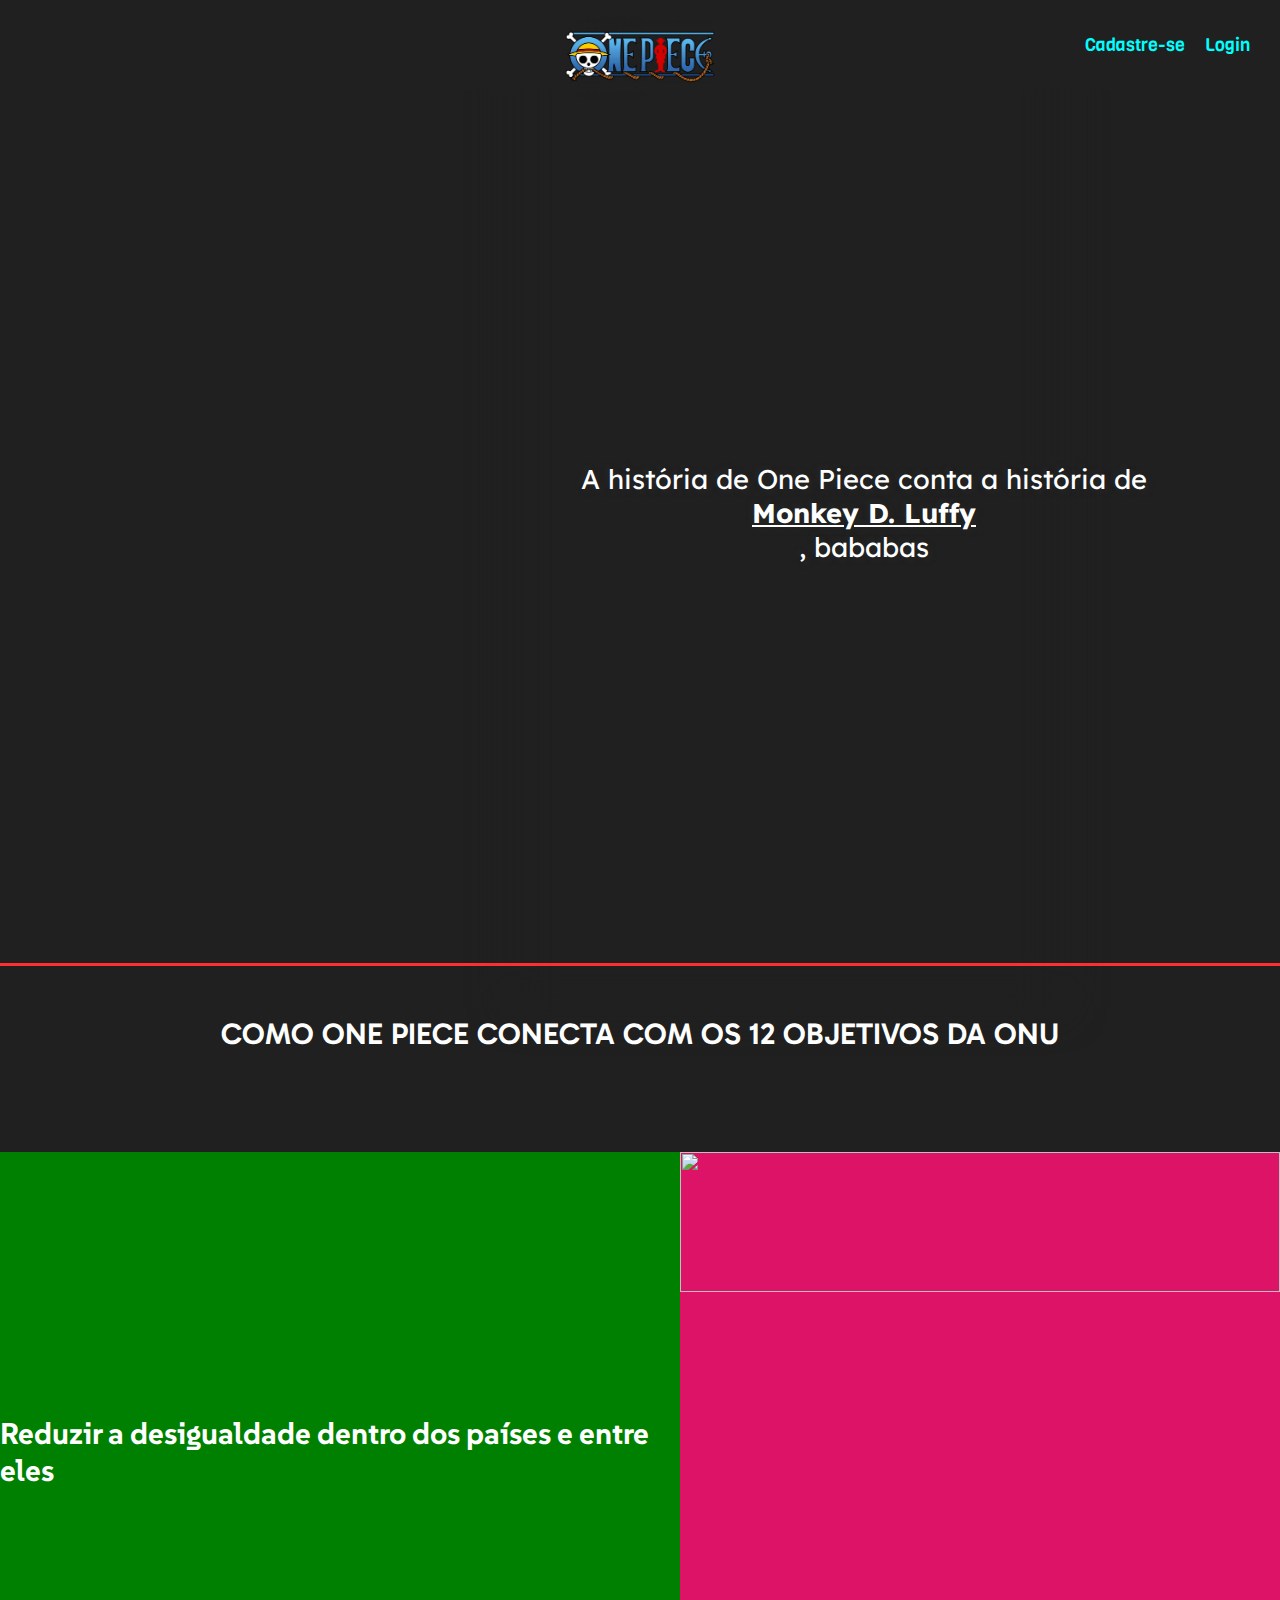
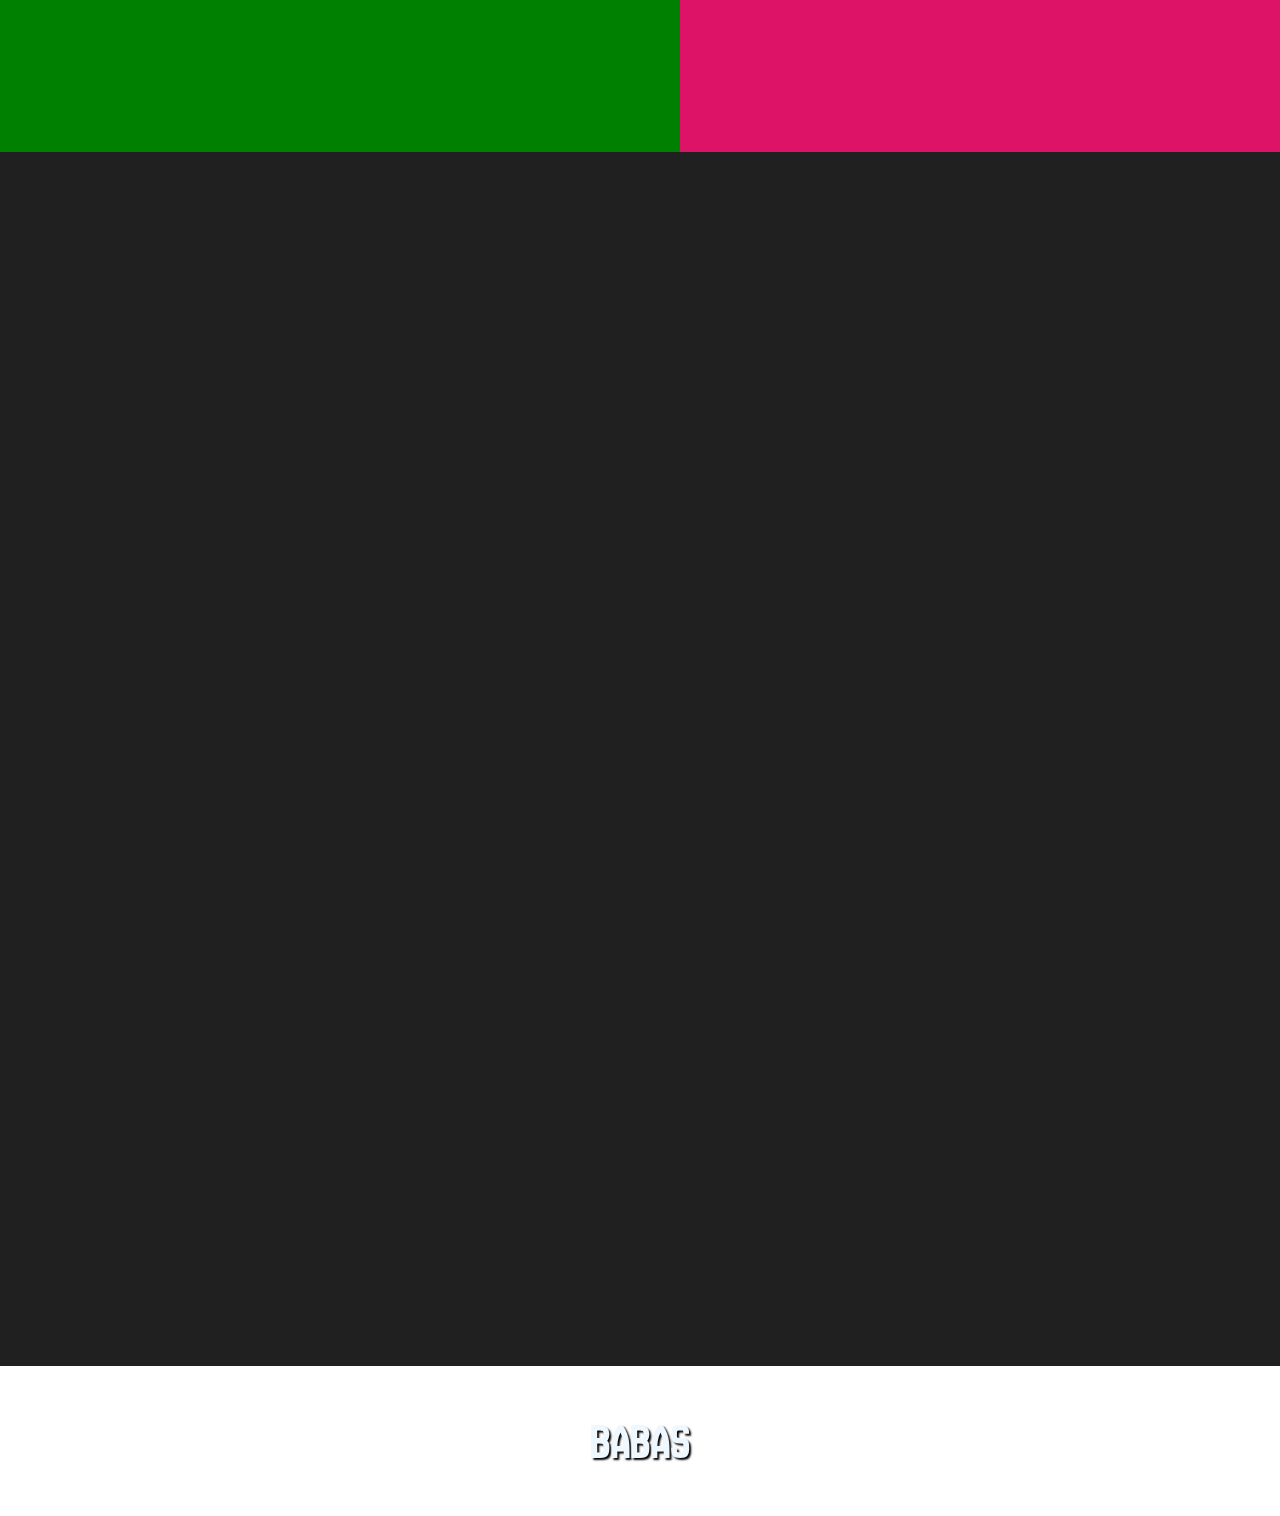
==== public/index.html @ 2b39c5cc "public/" ====
<!DOCTYPE html>
<html lang="en">

<head>
    <meta charset="UTF-8">
    <meta name="viewport" content="width=device-width, initial-scale=1.0">
    <link rel="stylesheet" href="style.css">
    <title>Home</title>
    <style>
        /* FONTE:VIGA */
        @import url('https://fonts.googleapis.com/css2?family=Anton+SC&family=Danfo&family=Viga&display=swap');
        /*FONTE: ANTON SC*/
        @import url('https://fonts.googleapis.com/css2?family=Anton+SC&family=Danfo&display=swap');
        /*FONTE: GABARITO*/
        @import url('https://fonts.googleapis.com/css2?family=Anton+SC&family=Danfo&family=Gabarito:wght@400..900&family=Viga&display=swap');
        /* FONTE: LEXEND */
        @import url('https://fonts.googleapis.com/css2?family=Lexend:wght@100..900&display=swap');
        /* FONTE: NEW AMSTERDAM */
        @import url('https://fonts.googleapis.com/css2?family=New+Amsterdam&display=swap');
        /* FONTE: SUSE */
        @import url('https://fonts.googleapis.com/css2?family=Anton+SC&family=Danfo&family=Gabarito:wght@400..900&family=SUSE:wght@100..800&    family=Viga&display=swap');
    </style>
</head>

<body>
    <div class="siteTop">
        <div class="Header">

            <a id="logo" href=".//index.html">
                <img class="logotipoIMG" id="logo" src=".//imgs/One_Piece_Logo-min.png" alt="">
            </a>

            <div id="loginCadastro">
                <!-- botão login -->
                <span class="login"><a style="color: cyan; text-decoration: none;"
                        href=".//Cadastro.html">Cadastre-se</a></span>
                <!-- botão cadastro -->
                <span class="cadastro"><a style="color: cyan; text-decoration: none;"
                        href=".//Login.html">Login</a></span>
            </div>
        </div>
        <div class="contexto">
            <div id="mobBG" style="background-image: url('./imgs/CnP_30102024_112742-removebg-preview.png');"></div>
            <div class="fundoBlur"></div>
            <img id="imgFundo2"
                src="https://preview.redd.it/send-your-favorite-manga-volume-cover-heres-mine-v0-kuw7cu8xtl7b1.jpeg?width=1012&format=pjpg&auto=webp&s=8c031940191944f3d37ddff8e7e67bb7c798453a"
                alt="" style="max-width: 500px;">
            <span id="contextoSpan">A história de One Piece conta a história de <a style="color: white;"
                    href="https://m.media-amazon.com/images/I/718ePoGUOiL._AC_UF894,1000_QL80_.jpg"><b>Monkey D.
                        Luffy</b></a>, bababas</span>
        </div>
        <div class="secaoOnu" style="border-top: solid #ff2f2f;">
            <span class="tituloQualidade1">COMO ONE PIECE CONECTA COM OS 12 OBJETIVOS DA ONU</span>
            <div id="Desigualdade">
                <span class="textoDesigualdade"><h1 class="OnuDescricao">Reduzir a desigualdade dentro dos países e entre eles</h1></span>
                <img id="OnuObjetivo"
                    src="https://brasil.un.org/profiles/undg_country/themes/custom/undg/images/SDGs/pt-br/SDG-10.svg"
                    alt="">

            </div>
        </div>
    </div>

    <div class="Frases">
        <div class="Escuro"></div>
        <video autoplay muted loop class="bgVideo" src=".//Vids/luffyScenes.mp4"></video>
        <div class="FrasesTexto">
            <div id="textoRotativo">Babas</div>
        </div>
    </div>


</body>

</html>


</html>
<script>


    function mudarPersonagem() {



        if (personagem.value == "Mob") {
            document.querySelector(".logotipoIMG").src = ".//imgs/CnP_30102024_112742-removebg-preview.png";
            document.querySelector("#textoRotativo").innerHTML = "Para ser bem sucedido, você deve encarar a realidade.";
            document.querySelector("#mobBG").style.backgroundImage = "url('.//imgs/Screenshot_1.png')";
            document.querySelector("#imgFundo2").src = "https://image.tmdb.org/t/p/original/p4ySfM7yULC43n9CvJ45I9OeORa.jpg";
            document.querySelector("#imgFundo2").style.maxWidth = "500px"
            document.querySelector("#contextoSpan").innerHTML = 'A história de Mob Psycho 100 segue <a style="color: white;"             href="https://m.media-amazon.com/images/I/718ePoGUOiL._AC_UF894,1000_QL80_.jpg"><b>Shigeo                    Kageyama</b></a>, conhecido como Mob, um adolescente aparentemente comum que possui habilidades            psíquicas extremamente poderosas. Apesar de seus dons, Mob é introvertido, emocionalmente contido e luta          para encontrar seu lugar no mundo. Ele deseja viver uma vida normal e não usar seus poderes, temendo        machucar os outros e a si mesmo.';
            document.querySelector(".mob").src = ".//imgs/Mob_Fullbody.webp";

            //HUB
            document.querySelector(".secaoOnu").style.borderTop = "solid #ce1a83"


            // vídeo e ONU
            document.querySelector(".bgVideo").src = ".//Vids/MobScenes2.mp4";
            document.querySelector("#OnuObjetivo").src = "https://brasil.un.org/profiles/undg_country/themes/custom/undg/images/SDGs/pt-br/SDG-16.svg";
            document.querySelector(".ONU").style.backgroundColor = "#00689d";
            document.querySelector(".square").style.backgroundColor = " rgb(83, 249, 255)";
            document.querySelector(".login a").style.color = "greenyellow";
            document.querySelector(".cadastro a").style.color = "greenyellow";


        } else if (personagem.value == "Luffy") {
            document.querySelector(".logotipoIMG").src = ".//imgs/One_Piece_Logo-min.png";
            document.querySelector("#textoRotativo").innerHTML = "Babas";
            document.querySelector("#mobBG").style.backgroundImage = "url('./imgs/CnP_30102024_112742-removebg-preview.png')";
            document.querySelector("#imgFundo2").src = "https://preview.redd.it/send-your-favorite-manga-volume-cover-heres-mine-v0-kuw7cu8xtl7b1.jpeg?width=1012&format=pjpg&auto=webp&s=8c031940191944f3d37ddff8e7e67bb7c798453a";
            document.querySelector("#imgFundo2").style.maxWidth = "500px"
            document.querySelector("#contextoSpan").innerHTML = 'A história de One Piece conta a história de <a style="color: white;" href="https://m.media-amazon.com/images/I/718ePoGUOiL._AC_UF894,1000_QL80_.jpg"><b>Monkey D. Luffy</b></a>, bababas';
            document.querySelector(".mob").src = "./imgs/kindpng_7942531.png";

            //HUB
            document.querySelector(".secaoOnu").style.borderTop = "solid #ff2f2f"

            // vídeo e ONU
            document.querySelector(".bgVideo").src = ".//Vids/luffyScenes.mp4";
            document.querySelector("#OnuObjetivo").src = "https://brasil.un.org/profiles/undg_country/themes/custom/undg/images/SDGs/pt-br/SDG-10.svg";
            document.querySelector(".ONU").style.backgroundColor = "#dd1367";
            document.querySelector(".square").style.backgroundColor = " rgb(130, 255, 147)";
            document.querySelector(".login a").style.color = "cyan";
            document.querySelector(".cadastro a").style.color = "cyan";





        }
    }

</script>
---- public/style.css ----
body {
    background-color: white;
    margin: 0;
    padding: 0;
}

:root {
    --bgContexto: #202020;
    --tamanhoImagem: 100%;
}

.siteTop {
    background-color: var(--bgContexto);
    display: flex;
    flex-direction: column;
    width: 100vw;
}

.Header {


    z-index: 4;
    display: flex;
    height: 90px;
    width: 100vw;
    gap: 70%;
    align-items: center;
    padding-bottom: 0px;
    justify-content: space-evenly;
    overflow: hidden;
    background-color: var(--bgContexto);
    z-index: 99;


}

.personagem {
    position: relative;
    background-color: rgb(77, 77, 77);
    color: rgb(255, 255, 255);
    height: 60%;
    border-radius: 4px;
    min-width: 10%;
    max-width: 150%;
    align-items: center;
    text-align: center;
    font-family: Gabarito;
    font-size: 185%;
    left: 1%;
    border: solid 3px rgb(107, 107, 107);
    transition: all 0.2s ease;


    /* esse comando tira a seta do lado do select */
    -webkit-appearance: none;
}

.home {
    position: relative;
    background-image: url(.//imgs/home.png);
    color: rgb(255, 255, 255);
    height: 60px;
    border-radius: 4px;
    left: 1%;
    transition: all 0.2s ease;
    filter: invert();

}

.home:hover {
    --edge-light: hsla(0, 0%, 50%, 1);
    text-shadow: 0px 0px 10px var(--text-light);
    transform: scale(1.22);
    --text-light: rgb(197, 197, 197);
}

.personagem:hover {
    --edge-light: hsla(0, 0%, 50%, 1);
    text-shadow: 0px 0px 10px var(--text-light);
    box-shadow: inset 0.4px 1px 4px var(--edge-light),
        2px 4px 8px hsla(0, 0%, 0%, 0.295);

    --text-light: rgb(197, 197, 197);
}

#logo {

    position: absolute;
    display: flex;
    min-width: 10%;
    width: 124%;
    max-width: 20%;
    max-width: 150px;
    margin-bottom: 60px;
    margin-left: auto;
    margin-right: auto;
    left: 0;
    right: 0;
    z-index: 5;
    transition: all 0.2s ease;


}

#logo:hover {
    transform: scale(1.02);
}

.Header #loginCadastro {

    flex-direction: row;
    padding-right: 30px;
    position: absolute;
    right: 0;
    font-size: large;
    display: flex;
    gap: 20px;
    text-wrap: nowrap;
    font-family: VIGA;



}

.cadastro {
    text-decoration: none;


}

.login {
    text-decoration: none;


}

.Titulo {
    position: absolute;
    color: white;
    font-family: ANTON SC;
    font-size: 30px;
    margin-left: auto;
    margin-right: auto;
    left: 0;
    right: 0;
    text-align: center;


}

.contexto {
    display: flex;
    align-items: center;
    flex-direction: row;
    height: 800px;
    width: 100%;
    text-align: center;
    font-family: lexend;
    position: relative;
    color: white;
    padding-top: 23px;


}



.contexto #imgFundo2 {
    z-index: 1;
    position: absolute;
    height: auto;
    max-width: 500px;
    min-width: 100px;
    flex-grow: 1;
    align-items: center;
    justify-content: center;
    border-radius: 2%;
    margin-left: 10%;
    transition: all 0.4s ease-in-out;


}




.contexto #imgFundo2:hover {
    background-position: -100px 100px, -100px 100px;
    transform: scale(1.02);
    filter: brightness(110%);
    transition: transform 250ms cubic-bezier(0.3, 0.7, 0.4, 1.5);
}


.contexto .fundoBlur {
    position: absolute;
    left: 40vw;
    flex-basis: 600px;
    flex-shrink: 1;
    flex-grow: 13;
    min-width: 43vw;
    max-width: 83vw;
    overflow: hidden;
    height: 120%;
    z-index: 2;
    background-color: var(--bgContexto);
    filter: blur(20px);
}




.contexto span {
    position: absolute;
    flex-direction: column;
    justify-content: center;
    display: flex;
    margin-left: auto;
    margin-right: auto;
    left: 0;
    right: 0;
    margin-right: 5%;
    font-size: 170%;
    width: 55%;
    text-align: center;
    text-align-last: ellipsis;
    border-color: #252627;
    overflow: hidden;
    height: 100%;
    text-decoration: none;
    z-index: 5;
    text-shadow: #252627 3px 3px 5px, #252627 -3px -3px 4px;



}





.Hub {

    display: flex;
    z-index: 3;
    position: relative;
    align-items: center;
    justify-content: space-evenly;
    text-wrap: wrap;
    width: 100vw;
    font-family: lexend;
    font-weight: 800;
    font-size: 23px;
    text-align: center;
    height: 1000px;





}

.Hub .square {
    z-index: 2;
    border-radius: px;
    width: 90vw;
    height: 830px;
}


.TextoMob {
    position: absolute;
    color: rgb(26, 26, 26);
    display: flex;
    justify-content: space-evenly;
    z-index: 4;
    align-self: center;

}



.Hub .qualidadesMobR {
    display: flex;
    flex-direction: column;
    gap: 120px;
    margin-left: 33vw;
    align-items: center;
    color: #ff24a4;
    filter: drop-shadow(2px 2px 0px rgb(0, 145, 170));
}

.secaoOnu {
    color: white;
    flex-direction: column;
    margin-top: 50px;
    display: flex;
    align-items: center;
    z-index: 5;
    height: 2000px;
    border-top: solid #ce1a83;
}


#Desigualdade{
height: 600px;
background-color: #dd1367;
width: 100vw;
display: flex;
justify-content: flex-end;
align-items: center;


}

.OnuDescricao{
    font-size: 30px;
}
#Desigualdade img{
    width: 600px; 
    height: 140px; 
    object-fit: cover;
    object-position: 0% 9%; 
    bottom: 0;
    margin-bottom: auto;
    left: 0;
    right: 0;
    margin-left: auto;
    margin-right: auto;
    
}

.textoDesigualdade{
background-color: green;
display: flex;
justify-content: center;
align-items: center;
font-size: 150%;
font-family: SUSE;
height: 100%;
width: 60vw;
left: 0;
margin-left: auto;
right: 0;
margin-right: auto;

}

.tituloQualidade1 {
    font-family: gabarito;
    font-size: 30px;
    position: relative;
    text-align: center;
    z-index: 5;
    margin-top: 50px;
    margin-bottom: 100px;
    font-weight: 600;
}



.Frases {
    justify-content: center;
    z-index: 1;
    min-width: 100vw;
    display: flex;


}

.FrasesTexto {

    display: flex;
    position: absolute;
    z-index: 5;
    color: aliceblue;
    align-self: center;

    font-size: 4vw;
    text-align: center;
    font-family: New Amsterdam;
    text-shadow: 2px 2px 2px black;

}

.Frases .bgVideo {


    z-index: 3;
    display: flex;
    width: 100vw;
    height: 100%;
    filter: blur(2.3px)brightness(60%);



}



.mob {
    display: flex;
    z-index: 3;
    position: absolute;
    height: 574px;
    flex-shrink: 3;

}

.ONU {


    align-items: center;
    justify-content: space-between;
    display: flex;
    position: relative;
    z-index: 1;
    /* Ajuste conforme necessário */
    background-color: #00689d;
    height: 300px;


}

.ONU img {
    margin-right: 0px;
    margin-left: auto;
    height: 300px;

}

.ONU #textoOnu {
    display: flex;
    margin-left: auto;
    margin-right: 2px;
    height: 85%;
    width: 70%;
    font-family: new Amsterdam;
    background-color: #ffffff;
    align-items: center;
    justify-content: center;
    border-radius: 10px;
}

.ONU span {
    color: rgb(46, 46, 46);
    font-size: 200%;


}

.Cadastro {
    display: flex;
    background-image: url();
    width: 100vw;
    height: 100vh;
    justify-content: center;

}

.UserInputs {

    margin-top: 10%;
    width: 80vw;
    height: 70%;
    display: flex;
    background-color: white;
    justify-content: center;
    align-items: center;
    border-radius: 20px;

}

#interativos {

    display: flex;
    align-items: center;
    width: 90%;
    gap: 20px;
    flex-direction: column;
}

#interativos .inputSpace {


    width: 60%;
    height: 40px;
    border: gray solid 2px;
    border-radius: 12px;
    text-align: center;
    font-size: large;
    font-family: 'Gill Sans', 'Gill Sans MT', Calibri, 'Trebuchet MS', sans-serif;
}

#interativos .button {
    height: 50px;
    width: 200px;
    font-family: Lexend;
    border-radius: 40px;
    font-size: 100%;
    background-color: var(--bgContexto);
    color: white;
    transition: 0.2s ease-out;

}


#interativos .button:hover {
    transform: scale(1.02);
    filter: drop-shadow(1px 1px 10px rgb(187, 187, 187));
}



.UserInputs .Texto {
    position: absolute;
    height: 67%;
    color: #ffffff;
    font-size: 40px;
    font-family: LEXEND;
    font-weight: bold;
    text-shadow: #0c3b00 1px -1px, #0c3b00 -1px 1px, #0c3b00 1px -1px, #0c3b00 1px 1px, #0c3b00 1px -1px, #0c3b00 -1px -1px;

}

#segurancaSenha {
    position: relative;
    width: 70%;
    display: flex;
    flex-direction: column;
    align-items: center;
    justify-content: center;
    right: 5%;
    top: 20%;
    align-self: flex-start;
    font-family: 'LEXEND';
    color: rgb(22, 22, 22);
    font-weight: bolder;
    text-align: center;
    font-size: 29px;
    text-wrap: nowrap;

}

#requisitosSenha {
    position: relative;

    flex-direction: column;
    gap: 20px;
    margin-top: 20%;

    align-items: center;
    font-family: 'LEXEND';
    color: rgb(22, 22, 22);

    display: flex;

    font-size: 16px;
    text-wrap: wrap;

}


#verificarSenha {
    background-color: #00689d;
    height: 100px;
    width: 100px;
    position: absolute;
}

#aviso {
    display: none;
    position: absolute;
    color: red;
    height: 10%;
    align-self: flex-end;
    font-family: suse;
    font-weight: 600;


}

/* PERSONAGENS */

.op {
    display: flex;
    justify-content: center;
    align-items: center;
    transition: 200ms;
    background-color: #ce1a83;
    margin: 30px;
    width: 70%;
    max-width: 600px;
    left: 0;
    right: 0;
    margin-left: auto;
    margin-right: auto;
    height: 80px;

}

.op span {
    margin-bottom: 2%;
}

.op:hover {
    scale: 1.12;
}

.Graficos {
    display: flex;
    background: linear-gradient(rgb(44, 44, 44), rgb(53, 70, 68));
    height: 100vh;
    width: 100vw;
    justify-content: center;
    align-items: center;


}

.textoDash {
    position: absolute;
    font-size: 40px;
    top: 3px;
    font-family: lexend;
    color: rgb(255, 255, 255);
    z-index: 3;
}

.Fundao {

    height: 70%;
    width: 76%;
    justify-content: center;
    align-items: center;
    display: flex;
    gap: 80px;
    scale: 1.2;
    border-radius: 10px;

}

.Fundinho {
    filter: drop-shadow(rgb(24, 24, 24) 2px 2px 3px);
    background-color: whitesmoke;
    height: 60%;
    max-height: 900px;
    width: 46%;
    display: flex;
    border-radius: 20px;
    justify-content: center;
    align-items: center;
    padding: 20px;

}

.informacoes {
    background-color: whitesmoke;
    height: 70%;
    max-height: 700px;
    width: 36%;
    border-radius: 20px;
    display: flex;
    justify-content: center;
    align-items: center;
    text-align: center;
    font-family: SUSE;
    font-weight: 700;
    font-size: 25px;
    width: 80%;

}

.HeaderOpts {
    color: white;
    display: flex;
    align-items: center;
    justify-content: center;
    position: absolute;
    left: 1;
    right: 0;
    margin-right: 20px;
    margin-left: auto;
    gap: 50px;
    font-size: 25px;
    font-family: VIGA;
}
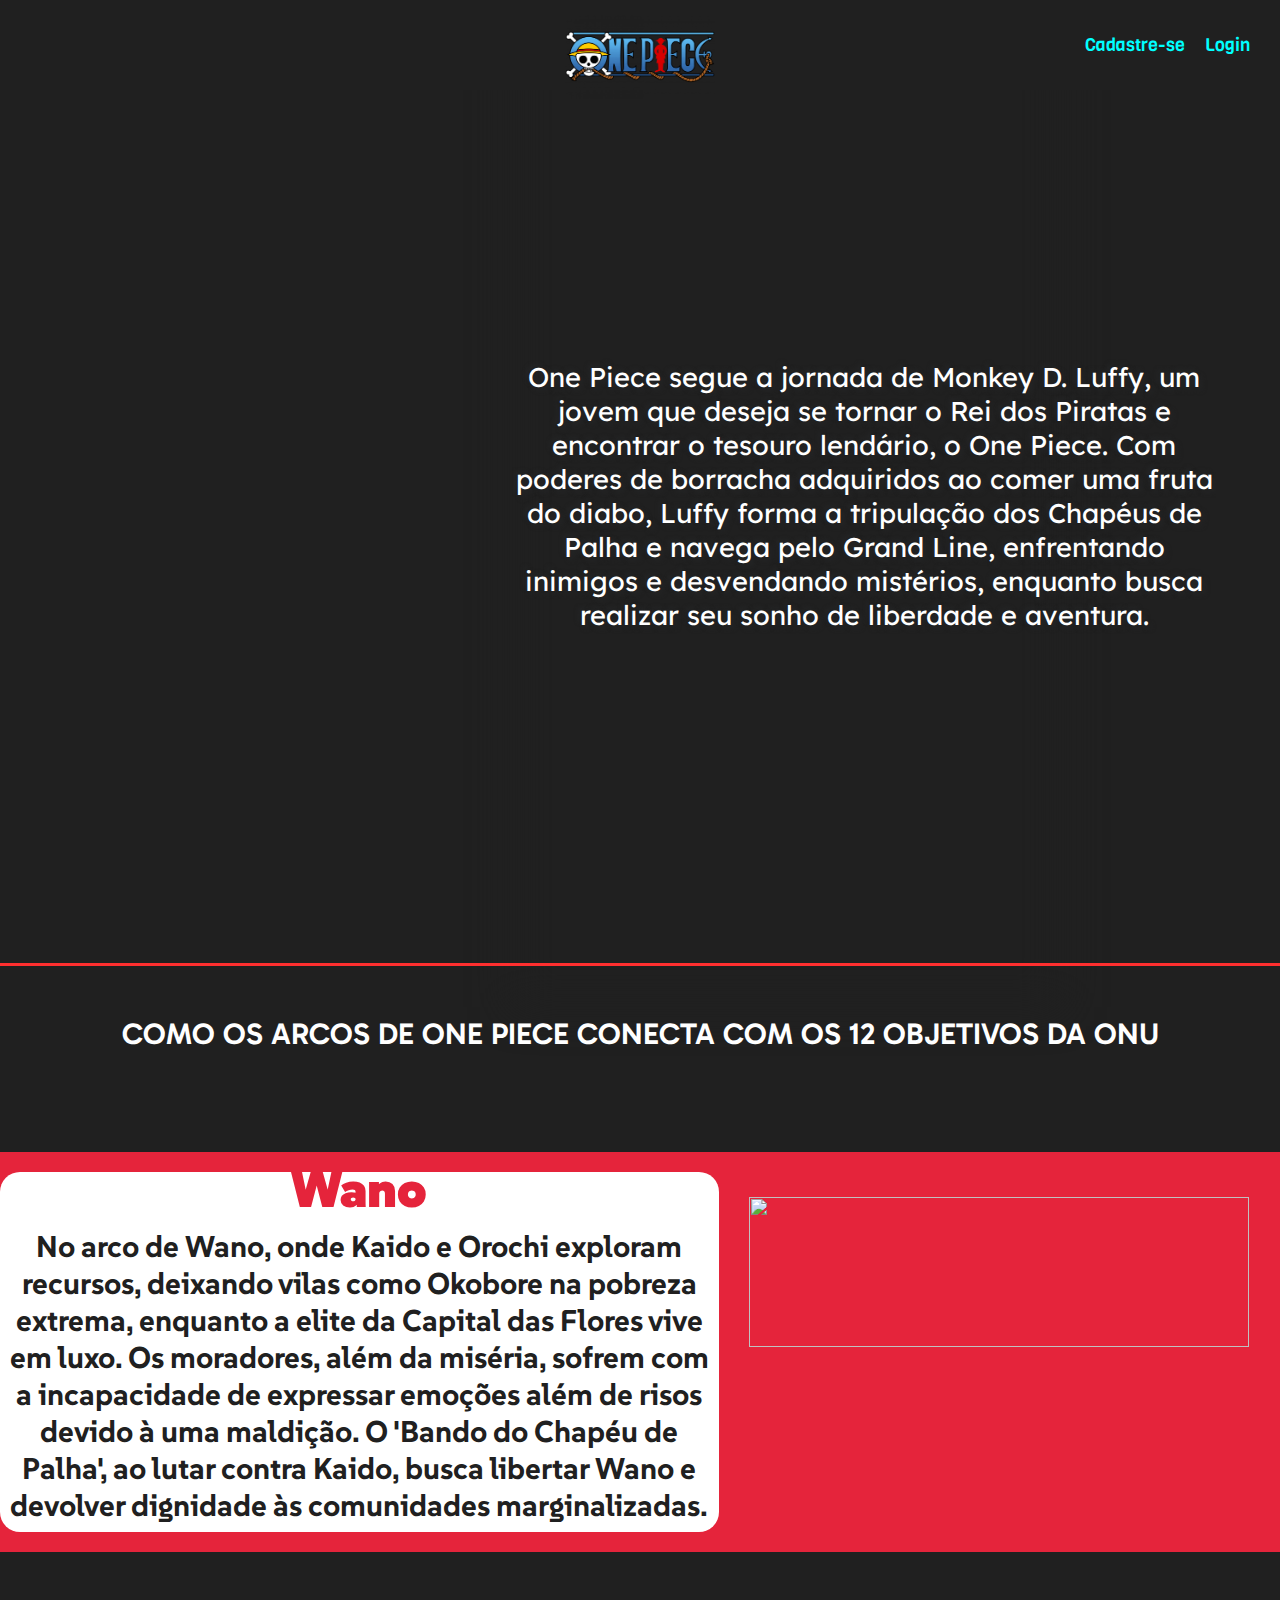
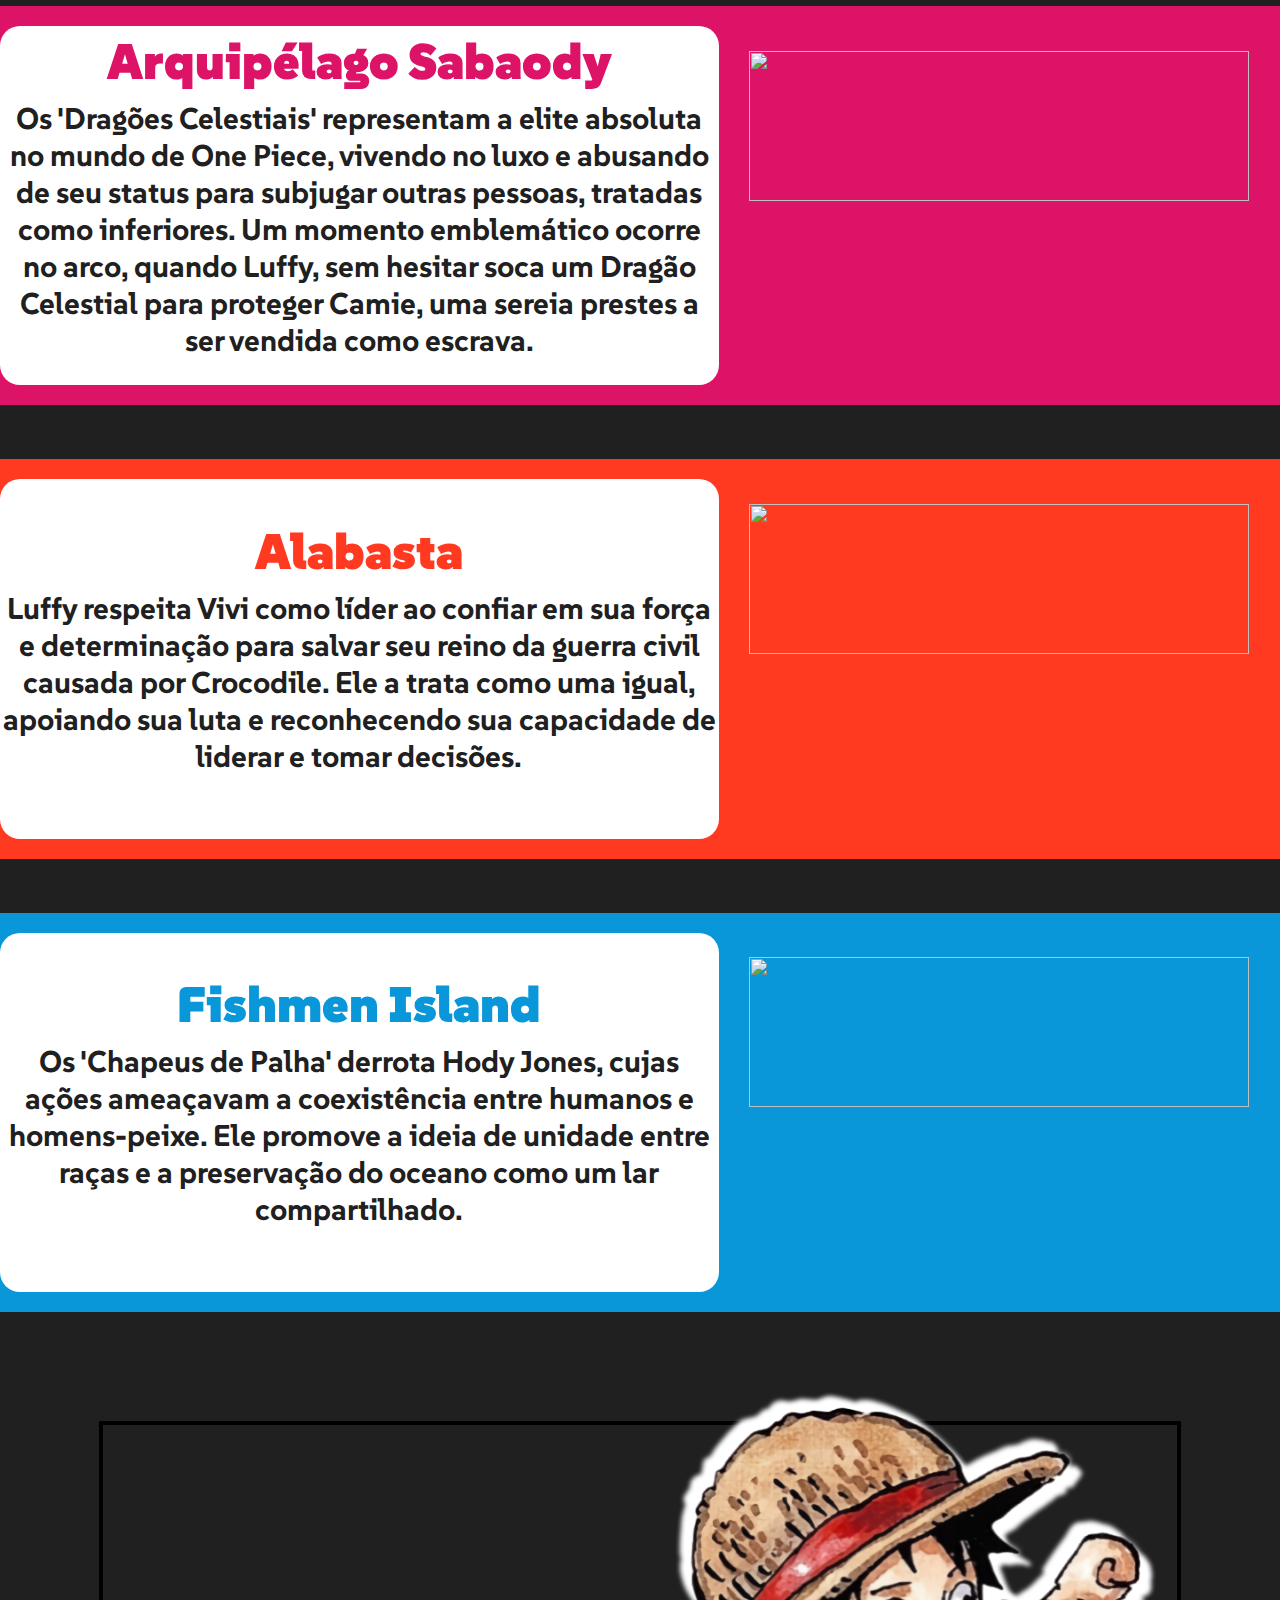
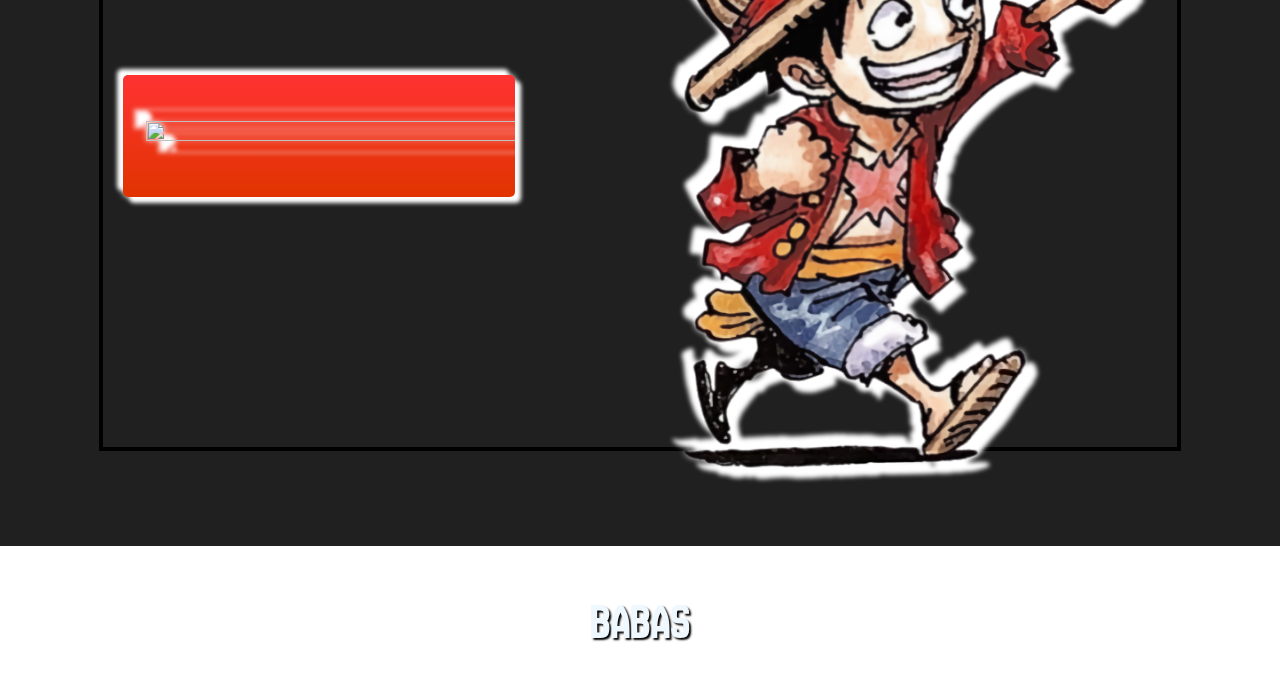
==== commit d19b4e70: "Front end" ====
--- a/public/index.html
+++ b/public/index.html
@@ -45,21 +45,102 @@
             <img id="imgFundo2"
                 src="https://preview.redd.it/send-your-favorite-manga-volume-cover-heres-mine-v0-kuw7cu8xtl7b1.jpeg?width=1012&format=pjpg&auto=webp&s=8c031940191944f3d37ddff8e7e67bb7c798453a"
                 alt="" style="max-width: 500px;">
-            <span id="contextoSpan">A história de One Piece conta a história de <a style="color: white;"
-                    href="https://m.media-amazon.com/images/I/718ePoGUOiL._AC_UF894,1000_QL80_.jpg"><b>Monkey D.
-                        Luffy</b></a>, bababas</span>
+            <span id="contextoSpan">One Piece segue a jornada de Monkey D. Luffy, um jovem que deseja se tornar o Rei dos Piratas e encontrar o tesouro lendário, o One Piece. Com poderes de borracha adquiridos ao comer uma fruta do diabo, Luffy forma a tripulação dos Chapéus de Palha e navega pelo Grand Line, enfrentando inimigos e desvendando mistérios, enquanto busca realizar seu sonho de liberdade e aventura. <br><br>
+            
+            </span>
         </div>
         <div class="secaoOnu" style="border-top: solid #ff2f2f;">
-            <span class="tituloQualidade1">COMO ONE PIECE CONECTA COM OS 12 OBJETIVOS DA ONU</span>
+            <span class="tituloQualidade1">COMO OS ARCOS DE ONE PIECE CONECTA COM OS 12 OBJETIVOS DA ONU</span>
+            
+            <div id="Pobreza">
+                <span class="textoOnu">
+                    <h1 class="OnuDescricao">
+                        <div class="miniTitulo" style="color: #e5243b;" class="miniTitulo">Wano </div> <br> No arco de Wano, onde Kaido e Orochi exploram recursos, deixando vilas como Okobore na pobreza extrema, enquanto a elite da Capital das Flores vive em luxo. Os moradores, além da miséria, sofrem com a incapacidade de expressar emoções além de risos devido à uma maldição. O 'Bando do Chapéu de Palha', ao lutar contra Kaido, busca libertar Wano e devolver dignidade às comunidades marginalizadas.
+                    </h1>
+                </span>
+                <div class="midiaOnu">
+                    <img id="OnuObjetivo"
+                        src="https://brasil.un.org/profiles/undg_country/themes/custom/undg/images/SDGs/pt-br/SDG-1.svg"
+                        alt="">
+                    <video id="videozinho" muted autoplay loop src=".//Vids/Wano.mp4"></video>
+                </div>
+            </div>
+
+            <br><br><br>
+
             <div id="Desigualdade">
-                <span class="textoDesigualdade"><h1 class="OnuDescricao">Reduzir a desigualdade dentro dos países e entre eles</h1></span>
-                <img id="OnuObjetivo"
-                    src="https://brasil.un.org/profiles/undg_country/themes/custom/undg/images/SDGs/pt-br/SDG-10.svg"
-                    alt="">
-
-            </div>
-        </div>
+                <span class="textoOnu">
+                    <h1 class="OnuDescricao">
+                        <div class="miniTitulo" class="miniTitulo" style="color: #dd1367;">Arquipélago Sabaody </div> <br> Os 'Dragões
+                        Celestiais' representam a elite absoluta no mundo de One Piece, vivendo no luxo e abusando de
+                        seu status para subjugar outras pessoas, tratadas como inferiores. Um momento emblemático ocorre
+                        no arco, quando Luffy, sem hesitar soca um Dragão Celestial para proteger Camie, uma sereia
+                        prestes a ser vendida como escrava.
+                    </h1>
+                </span>
+                <div class="midiaOnu">
+                    <img id="OnuObjetivo"
+                        src="https://brasil.un.org/profiles/undg_country/themes/custom/undg/images/SDGs/pt-br/SDG-10.svg"
+                        alt="">
+                    <video id="videozinho" muted autoplay loop src=".//Vids/Arquipelago.mp4"></video>
+                </div>
+
+
+            </div>
+
+            <br><br><br>
+            <div id="Paz">
+                <span class="textoOnu">
+                    <h1 class="OnuDescricao">
+                        <div class="miniTitulo" class="miniTitulo" style="color: #ff3a21;">Alabasta </div> <br> Luffy respeita Vivi como líder ao confiar em sua força e determinação para salvar seu reino da guerra civil causada por Crocodile. Ele a trata como uma igual, apoiando sua luta e reconhecendo sua capacidade de liderar e tomar decisões.
+                    </h1>
+                </span>
+                <div class="midiaOnu">
+                    <img id="OnuObjetivo"
+                        src="https://brasil.un.org/profiles/undg_country/themes/custom/undg/images/SDGs/pt-br/SDG-5.svg"
+                        alt="">
+                    <video id="videozinho" muted autoplay loop src=".//Vids/Alabasta.mp4"></video>
+                </div>
+
+
+            </div>
+
+            <br><br><br>
+
+            <div id="Agua">
+                <span class="textoOnu">
+                    <h1 class="OnuDescricao">
+                        <div class="miniTitulo" class="miniTitulo" style="color: #0a97d9;">Fishmen Island </div> <br> Os 'Chapeus de Palha' derrota Hody Jones, cujas ações ameaçavam a coexistência entre humanos e homens-peixe. Ele promove a ideia de unidade entre raças e a preservação do oceano como um lar compartilhado.
+                    </h1>
+                </span>
+                <div class="midiaOnu">
+                    <img id="OnuObjetivo"
+                        src="https://brasil.un.org/profiles/undg_country/themes/custom/undg/images/SDGs/pt-br/SDG-14.svg"
+                        alt="">
+                    <video id="videozinho" muted autoplay loop src=".//Vids/Fishmen.mp4"></video>
+                </div>
+
+
+            </div>
+
+            <br><br><br>
+
+
+
+     
+
+        </div>
+
+        <div class="Conclusao">
+            <div class="miniBorda"></div>
+        <span id="contextoSpan"><img src=""" alt=""> <br><br>   </span>
+            <img src=".//imgs/MiniLuffy.png" alt="">
+        </div>
+     
+     
     </div>
+
+    
 
     <div class="Frases">
         <div class="Escuro"></div>
--- a/public/style.css
+++ b/public/style.css
@@ -53,6 +53,7 @@
 
     /* esse comando tira a seta do lado do select */
     -webkit-appearance: none;
+    appearance: calc();
 }
 
 .home {
@@ -64,6 +65,16 @@
     left: 1%;
     transition: all 0.2s ease;
     filter: invert();
+
+}
+
+#videozinho{
+    transition: all 0.2s ease;
+
+}
+#videozinho:hover {
+    transform: scale(1.03);
+   
 
 }
 
@@ -302,47 +313,175 @@
 }
 
 
-#Desigualdade{
-height: 600px;
-background-color: #dd1367;
-width: 100vw;
-display: flex;
-justify-content: flex-end;
-align-items: center;
-
-
-}
-
-.OnuDescricao{
+#Desigualdade {
+    height: 400px;
+    background-color: #dd1367;
+    width: 100vw;
+    display: flex;
+    justify-content: flex-end;
+    align-items: center;
+
+}
+
+#Pobreza {
+    height: 400px;
+    background-color: #e5243b;
+    width: 100vw;
+    display: flex;
+    justify-content: flex-end;
+    align-items: center;
+
+}
+
+#Paz {
+    height: 400px;
+    background-color: #ff3a21;
+    width: 100vw;
+    display: flex;
+    justify-content: flex-end;
+    align-items: center;
+
+}
+
+#Agua {
+    height: 400px;
+    background-color: #0a97d9;
+    width: 100vw;
+    display: flex;
+    justify-content: flex-end;
+    align-items: center;
+
+}
+.Conclusao {
+    display: flex;
+    width: 90%;
+    align-items: center;
+    justify-content: center;
+    margin-top: 20px;
+    margin-bottom: 60px;
+    margin-left: auto;
+    margin-right: auto;
+    overflow: visible;
+    background-image: url(.//imgs/wallpaperConclusao.png);
+    background-size: cover;
+    background-position: center;
+    position: relative;
+    
+  
+}
+
+.miniBorda {
+    width: 94%;
+    height: 90%;
+    background-color: outer;
+    position: absolute;
+    border: 4px solid black;
+    box-sizing: border-box;
+}
+
+.Conclusao span {
+
+    background: linear-gradient(rgb(255, 50, 50), rgb(224, 52, 0));
+    text-align: center;
+    padding-top: 3%;
+    padding-right: 2%;
+    padding-left: 2%;
+    align-items: center;
+    justify-content: center;
+    border-radius: 5px;
+    flex-direction: row;
+    justify-content: center;
+    font-size: 200%;
+    width: 30%;
+    text-align: center;
+    font-family: LEXEND;
+    text-align-last: ellipsis;
+    color: rgb(255, 255, 255);
+    font-weight: 600;
+    overflow: hidden;
+    height: 100%;
+    text-decoration: none;
+    z-index: 5;
+    filter: drop-shadow(3px 3px 5px black);
+    filter:drop-shadow(rgb(255, 255, 255) 6px 6px 2px )drop-shadow(rgb(255, 255, 255) -6px -6px 2px )  ;
+}
+
+.Conclusao img {
+    width: 700px;
+    z-index: 5;
+    height: fit-content;
+    margin-right: -5%;
+    overflow: hidden;
+    filter:drop-shadow(rgb(255, 255, 255) 12px 12px 2px )drop-shadow(rgb(255, 255, 255) -12px -12px 2px )  ;
+
+}
+
+.OnuDescricao {
     font-size: 30px;
 }
-#Desigualdade img{
-    width: 600px; 
-    height: 140px; 
+
+.midiaOnu {
+    display: flex;
+    width: 600px;
+    display: flex;
+    flex-direction: column;
+    align-items: center;
+    border-radius: 20px;
+    transition: all 0.2s ease;
+
+}
+
+
+.midiaOnu img {
+    width: 500px;
+    height: 150px;
     object-fit: cover;
-    object-position: 0% 9%; 
+    object-position: 0% 5%;
     bottom: 0;
     margin-bottom: auto;
     left: 0;
+
     right: 0;
     margin-left: auto;
     margin-right: auto;
-    
-}
-
-.textoDesigualdade{
-background-color: green;
-display: flex;
-justify-content: center;
-align-items: center;
-font-size: 150%;
-font-family: SUSE;
-height: 100%;
-width: 60vw;
-left: 0;
-margin-left: auto;
-right: 0;
-margin-right: auto;
+
+}
+
+.midiaOnu video {
+    width: 410px;
+    margin-bottom: 10px;
+    border-radius: 23px;
+
+}
+
+.textoOnu {
+    background-color: rgb(255, 255, 255);
+    display: flex;
+    justify-content: center;
+    align-items: center;
+    font-size: 200%;
+    text-align: center;
+    font-family: SUSE;
+    flex-direction: column;
+    height: 90%;
+    color: #202020;
+    border-radius: 20px;
+    width: 60vw;
+    left: 0;
+    margin-left: auto;
+    right: 0;
+    margin-right: auto;
+
+}
+
+.textoOnu h1 {
+    margin-bottom: 6%;
+}
+
+.miniTitulo {
+    font-size: 50px;
+    margin-bottom: -30px;
+    font-weight: 900;
 
 }
 
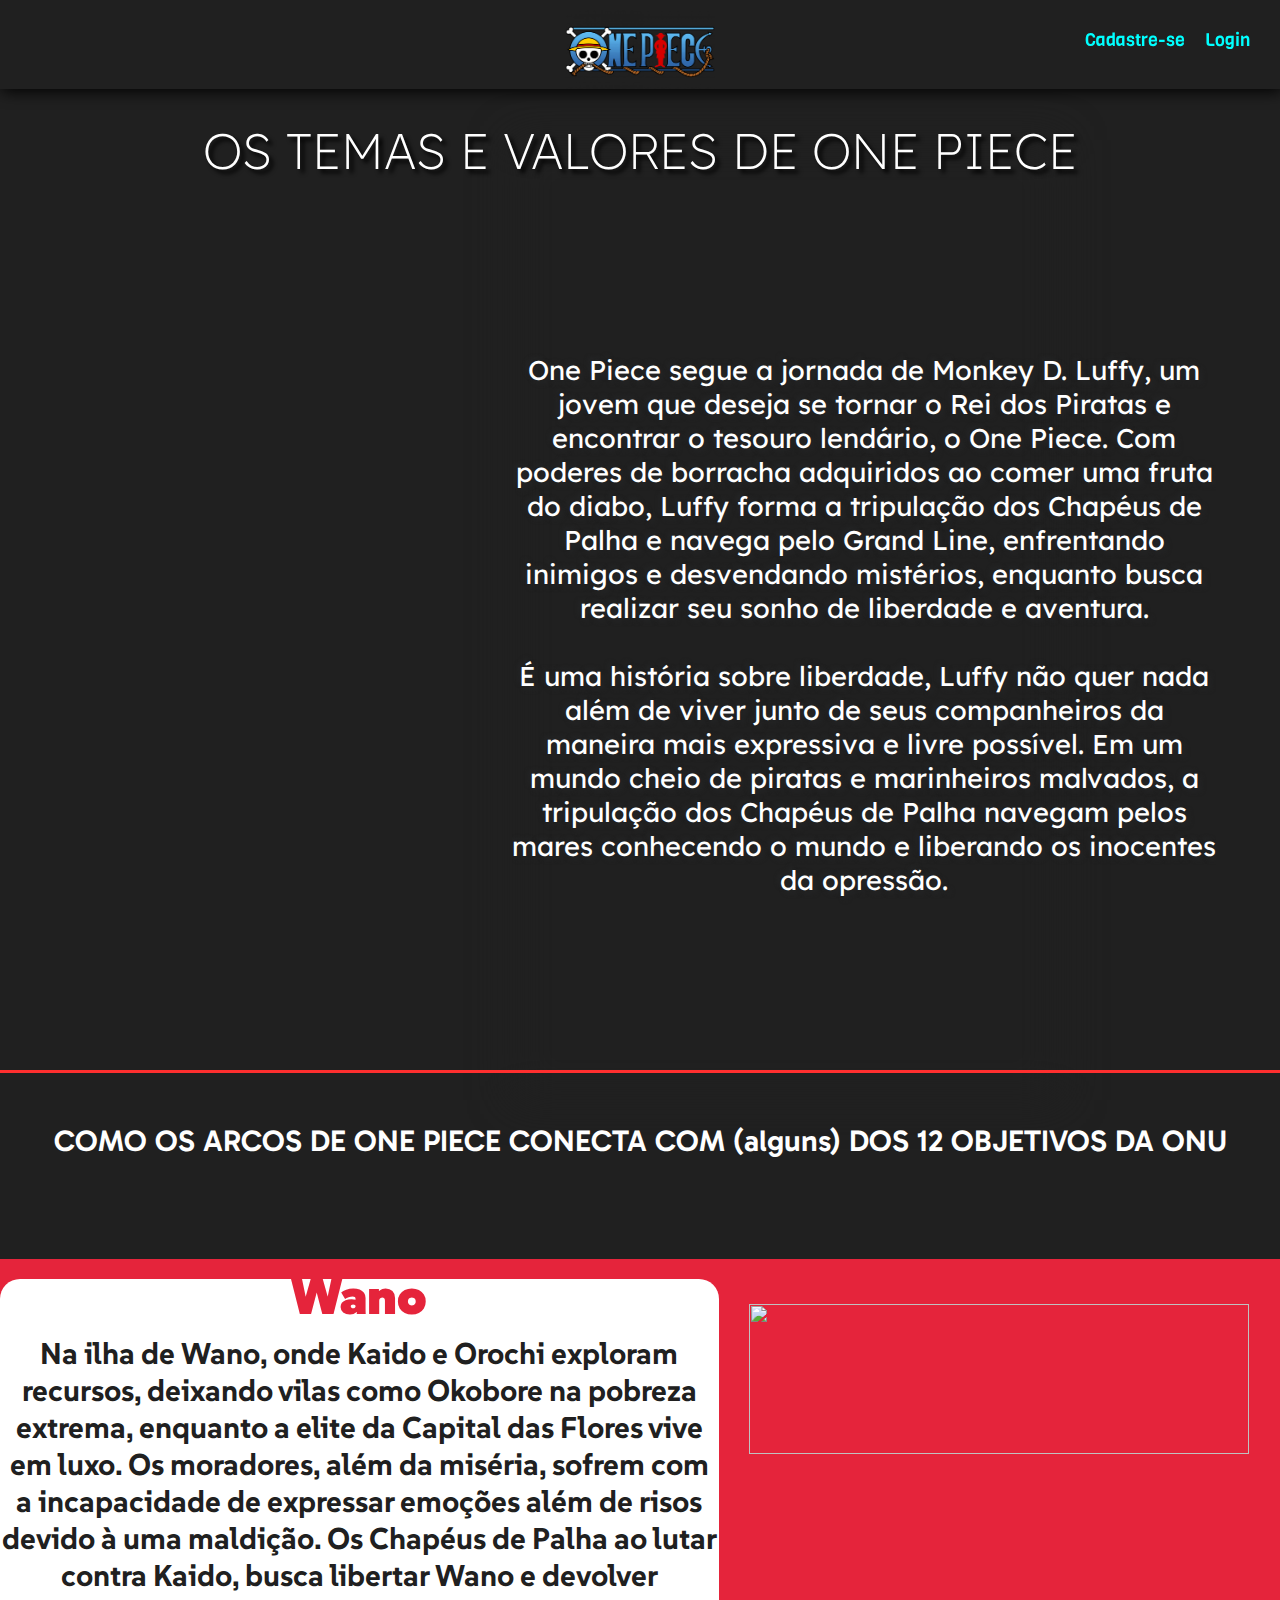
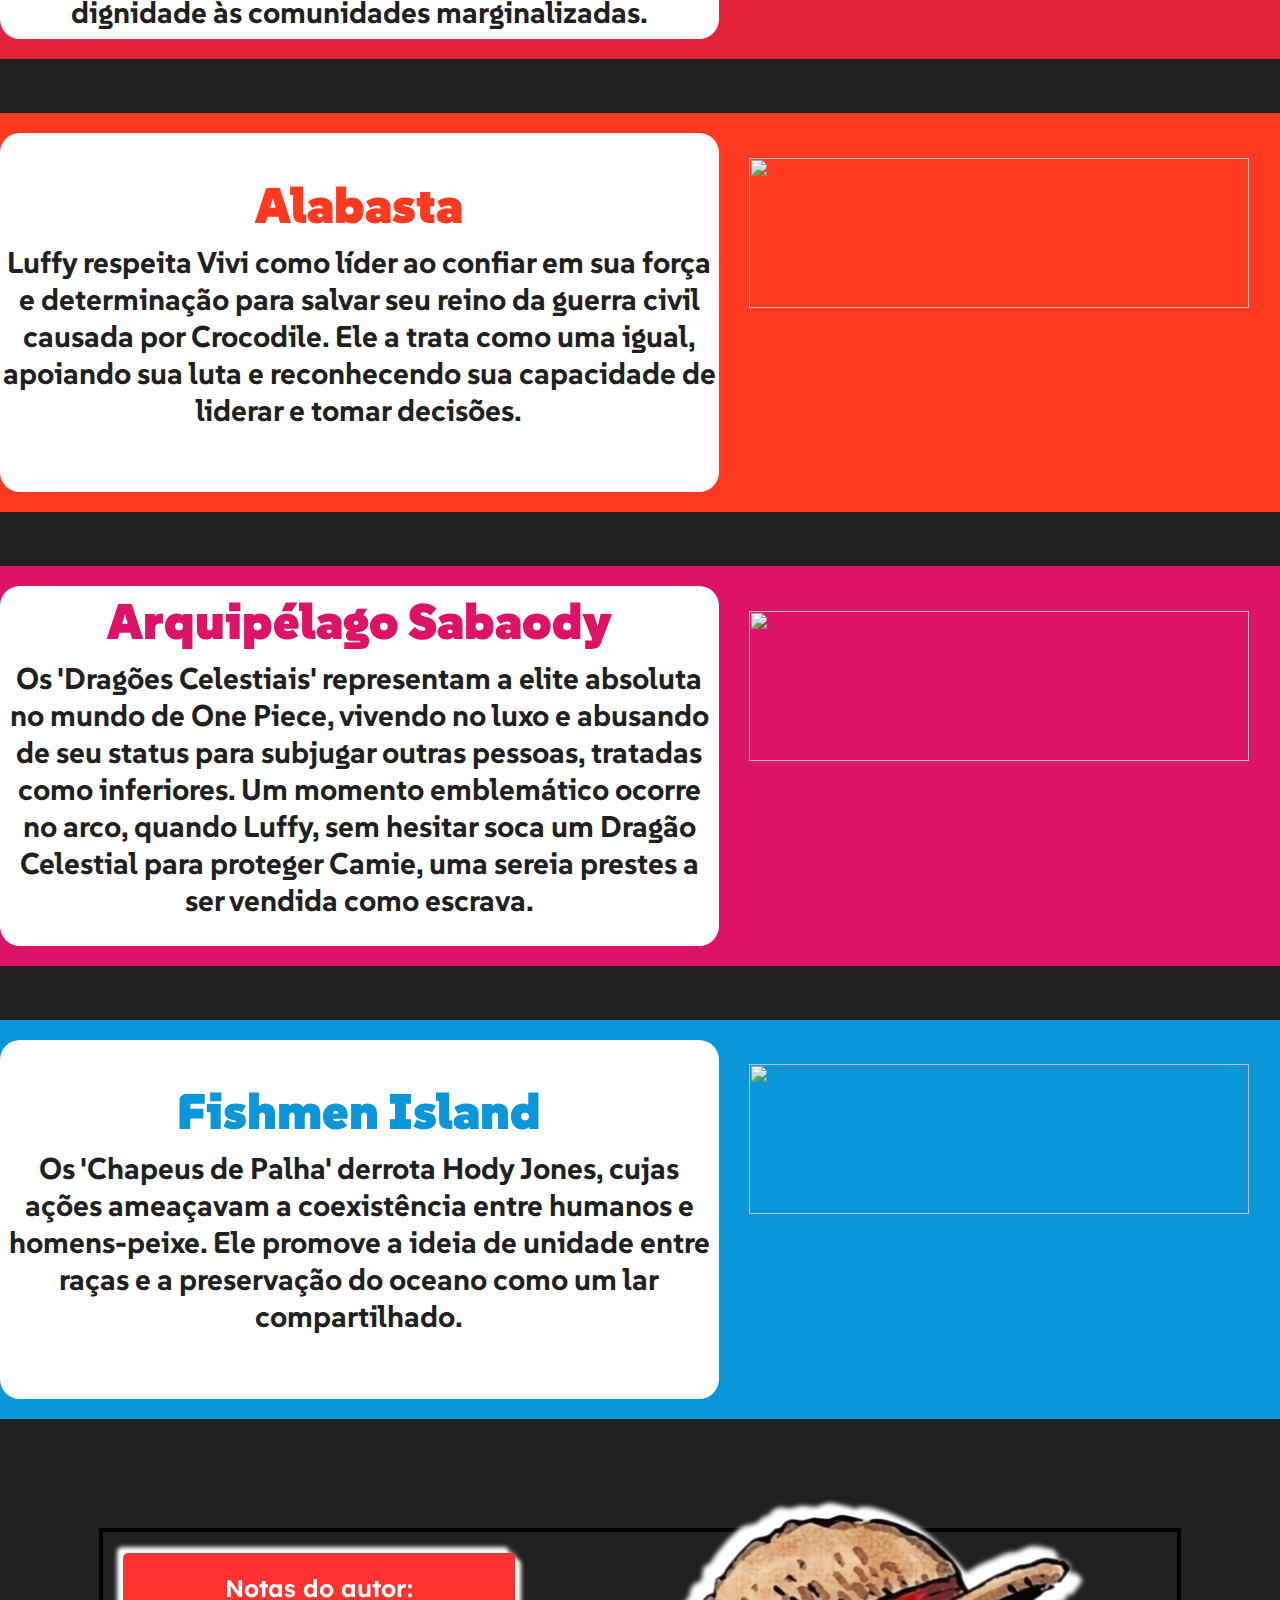
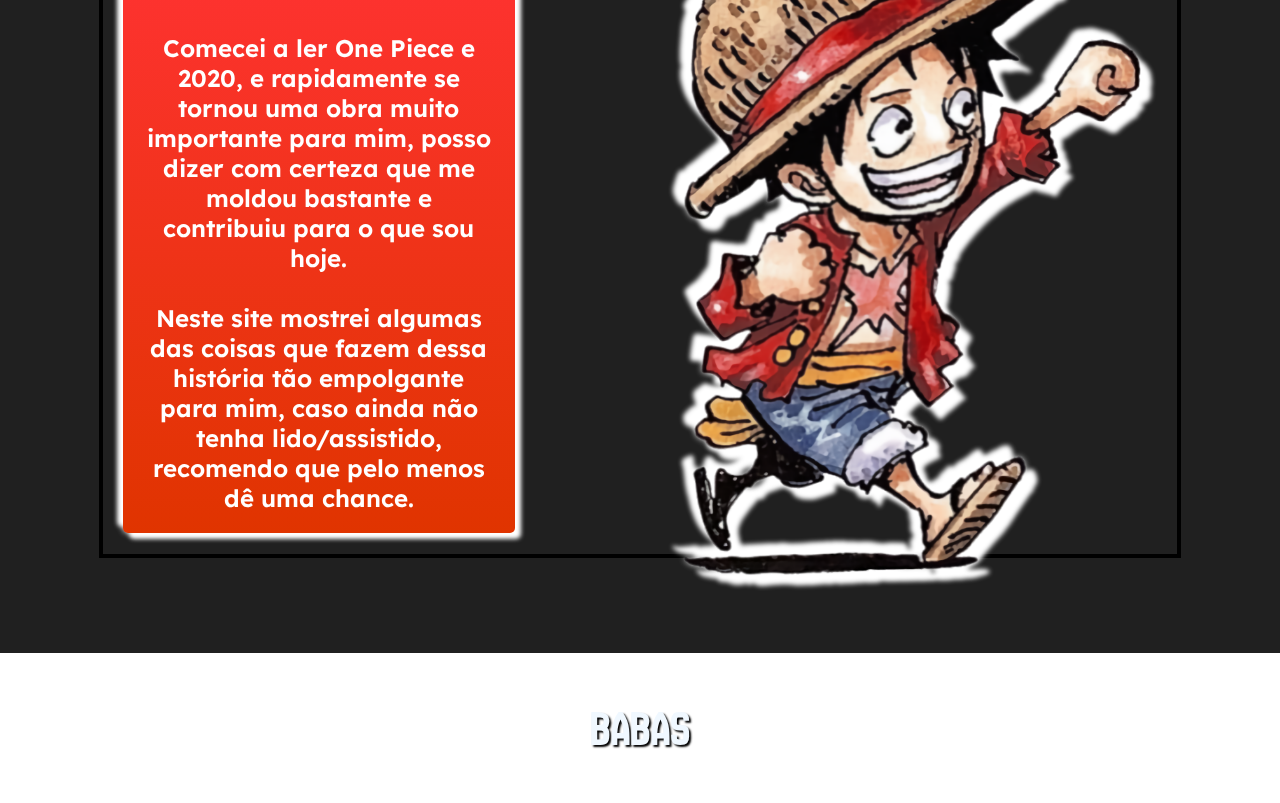
==== commit e6f7db22: "Licenças" ====
--- a/public/index.html
+++ b/public/index.html
@@ -5,6 +5,7 @@
     <meta charset="UTF-8">
     <meta name="viewport" content="width=device-width, initial-scale=1.0">
     <link rel="stylesheet" href="style.css">
+    <link rel="icon" href=".//imgs/oc4d5zck25f71.webp" />
     <title>Home</title>
     <style>
         /* FONTE:VIGA */
@@ -21,7 +22,7 @@
         @import url('https://fonts.googleapis.com/css2?family=Anton+SC&family=Danfo&family=Gabarito:wght@400..900&family=SUSE:wght@100..800&    family=Viga&display=swap');
     </style>
 </head>
-
+ 
 <body>
     <div class="siteTop">
         <div class="Header">
@@ -39,23 +40,25 @@
                         href=".//Login.html">Login</a></span>
             </div>
         </div>
+
+        <div class="Titulo">OS TEMAS E VALORES DE ONE PIECE</div>
         <div class="contexto">
             <div id="mobBG" style="background-image: url('./imgs/CnP_30102024_112742-removebg-preview.png');"></div>
             <div class="fundoBlur"></div>
             <img id="imgFundo2"
                 src="https://preview.redd.it/send-your-favorite-manga-volume-cover-heres-mine-v0-kuw7cu8xtl7b1.jpeg?width=1012&format=pjpg&auto=webp&s=8c031940191944f3d37ddff8e7e67bb7c798453a"
                 alt="" style="max-width: 500px;">
-            <span id="contextoSpan">One Piece segue a jornada de Monkey D. Luffy, um jovem que deseja se tornar o Rei dos Piratas e encontrar o tesouro lendário, o One Piece. Com poderes de borracha adquiridos ao comer uma fruta do diabo, Luffy forma a tripulação dos Chapéus de Palha e navega pelo Grand Line, enfrentando inimigos e desvendando mistérios, enquanto busca realizar seu sonho de liberdade e aventura. <br><br>
+            <div id="contextoSpan"><span>One Piece segue a jornada de Monkey D. Luffy, um jovem que deseja se tornar o Rei dos Piratas e encontrar o tesouro lendário, o One Piece. Com poderes de borracha adquiridos ao comer uma fruta do diabo, Luffy forma a tripulação dos Chapéus de Palha e navega pelo Grand Line, enfrentando inimigos e desvendando mistérios, enquanto busca realizar seu sonho de liberdade e aventura. <br><br> É uma história sobre liberdade, Luffy não quer nada além de viver junto de seus companheiros da maneira mais expressiva e livre possível. Em um mundo cheio de piratas e marinheiros malvados, a tripulação dos Chapéus de Palha navegam pelos mares conhecendo o mundo e liberando os inocentes da opressão.</span> <br><br>
             
-            </span>
+            </div>
         </div>
         <div class="secaoOnu" style="border-top: solid #ff2f2f;">
-            <span class="tituloQualidade1">COMO OS ARCOS DE ONE PIECE CONECTA COM OS 12 OBJETIVOS DA ONU</span>
+            <span class="tituloQualidade1">COMO OS ARCOS DE ONE PIECE CONECTA COM (alguns) DOS 12 OBJETIVOS DA ONU</span>
             
             <div id="Pobreza">
                 <span class="textoOnu">
                     <h1 class="OnuDescricao">
-                        <div class="miniTitulo" style="color: #e5243b;" class="miniTitulo">Wano </div> <br> No arco de Wano, onde Kaido e Orochi exploram recursos, deixando vilas como Okobore na pobreza extrema, enquanto a elite da Capital das Flores vive em luxo. Os moradores, além da miséria, sofrem com a incapacidade de expressar emoções além de risos devido à uma maldição. O 'Bando do Chapéu de Palha', ao lutar contra Kaido, busca libertar Wano e devolver dignidade às comunidades marginalizadas.
+                        <div class="miniTitulo" style="color: #e5243b;" class="miniTitulo">Wano </div> <br> Na ilha de Wano, onde Kaido e Orochi exploram recursos, deixando vilas como Okobore na pobreza extrema, enquanto a elite da Capital das Flores vive em luxo. Os moradores, além da miséria, sofrem com a incapacidade de expressar emoções além de risos devido à uma maldição. Os Chapéus de Palha ao lutar contra Kaido, busca libertar Wano e devolver dignidade às comunidades marginalizadas.
                     </h1>
                 </span>
                 <div class="midiaOnu">
@@ -67,6 +70,24 @@
             </div>
 
             <br><br><br>
+            <div id="Paz">
+                <span class="textoOnu">
+                    <h1 class="OnuDescricao">
+                        <div class="miniTitulo" class="miniTitulo" style="color: #ff3a21;">Alabasta </div> <br> Luffy respeita Vivi como líder ao confiar em sua força e determinação para salvar seu reino da guerra civil causada por Crocodile. Ele a trata como uma igual, apoiando sua luta e reconhecendo sua capacidade de liderar e tomar decisões.
+                    </h1>
+                </span>
+                <div class="midiaOnu">
+                    <img id="OnuObjetivo"
+                        src="https://brasil.un.org/profiles/undg_country/themes/custom/undg/images/SDGs/pt-br/SDG-5.svg"
+                        alt="">
+                    <video id="videozinho" muted autoplay loop src=".//Vids/Alabasta.mp4"></video>
+                </div>
+
+
+            </div>
+
+            <br><br><br>
+
 
             <div id="Desigualdade">
                 <span class="textoOnu">
@@ -89,24 +110,7 @@
             </div>
 
             <br><br><br>
-            <div id="Paz">
-                <span class="textoOnu">
-                    <h1 class="OnuDescricao">
-                        <div class="miniTitulo" class="miniTitulo" style="color: #ff3a21;">Alabasta </div> <br> Luffy respeita Vivi como líder ao confiar em sua força e determinação para salvar seu reino da guerra civil causada por Crocodile. Ele a trata como uma igual, apoiando sua luta e reconhecendo sua capacidade de liderar e tomar decisões.
-                    </h1>
-                </span>
-                <div class="midiaOnu">
-                    <img id="OnuObjetivo"
-                        src="https://brasil.un.org/profiles/undg_country/themes/custom/undg/images/SDGs/pt-br/SDG-5.svg"
-                        alt="">
-                    <video id="videozinho" muted autoplay loop src=".//Vids/Alabasta.mp4"></video>
-                </div>
-
-
-            </div>
-
-            <br><br><br>
-
+         
             <div id="Agua">
                 <span class="textoOnu">
                     <h1 class="OnuDescricao">
@@ -133,7 +137,10 @@
 
         <div class="Conclusao">
             <div class="miniBorda"></div>
-        <span id="contextoSpan"><img src=""" alt=""> <br><br>   </span>
+        <span id="conclusaoSpan">
+            Notas do autor: <br> <br>
+
+            Comecei a ler One Piece e 2020, e rapidamente se tornou uma obra muito importante para mim, posso dizer com certeza que me moldou bastante e contribuiu para o que sou hoje. <br> <br> Neste site mostrei algumas das coisas que fazem dessa história tão empolgante para mim, caso ainda não tenha lido/assistido, recomendo que pelo menos dê uma chance. </span>
             <img src=".//imgs/MiniLuffy.png" alt="">
         </div>
      
@@ -160,57 +167,56 @@
 <script>
 
 
-    function mudarPersonagem() {
-
-
-
-        if (personagem.value == "Mob") {
-            document.querySelector(".logotipoIMG").src = ".//imgs/CnP_30102024_112742-removebg-preview.png";
-            document.querySelector("#textoRotativo").innerHTML = "Para ser bem sucedido, você deve encarar a realidade.";
-            document.querySelector("#mobBG").style.backgroundImage = "url('.//imgs/Screenshot_1.png')";
-            document.querySelector("#imgFundo2").src = "https://image.tmdb.org/t/p/original/p4ySfM7yULC43n9CvJ45I9OeORa.jpg";
-            document.querySelector("#imgFundo2").style.maxWidth = "500px"
-            document.querySelector("#contextoSpan").innerHTML = 'A história de Mob Psycho 100 segue <a style="color: white;"             href="https://m.media-amazon.com/images/I/718ePoGUOiL._AC_UF894,1000_QL80_.jpg"><b>Shigeo                    Kageyama</b></a>, conhecido como Mob, um adolescente aparentemente comum que possui habilidades            psíquicas extremamente poderosas. Apesar de seus dons, Mob é introvertido, emocionalmente contido e luta          para encontrar seu lugar no mundo. Ele deseja viver uma vida normal e não usar seus poderes, temendo        machucar os outros e a si mesmo.';
-            document.querySelector(".mob").src = ".//imgs/Mob_Fullbody.webp";
-
-            //HUB
-            document.querySelector(".secaoOnu").style.borderTop = "solid #ce1a83"
-
-
-            // vídeo e ONU
-            document.querySelector(".bgVideo").src = ".//Vids/MobScenes2.mp4";
-            document.querySelector("#OnuObjetivo").src = "https://brasil.un.org/profiles/undg_country/themes/custom/undg/images/SDGs/pt-br/SDG-16.svg";
-            document.querySelector(".ONU").style.backgroundColor = "#00689d";
-            document.querySelector(".square").style.backgroundColor = " rgb(83, 249, 255)";
-            document.querySelector(".login a").style.color = "greenyellow";
-            document.querySelector(".cadastro a").style.color = "greenyellow";
-
-
-        } else if (personagem.value == "Luffy") {
-            document.querySelector(".logotipoIMG").src = ".//imgs/One_Piece_Logo-min.png";
-            document.querySelector("#textoRotativo").innerHTML = "Babas";
-            document.querySelector("#mobBG").style.backgroundImage = "url('./imgs/CnP_30102024_112742-removebg-preview.png')";
-            document.querySelector("#imgFundo2").src = "https://preview.redd.it/send-your-favorite-manga-volume-cover-heres-mine-v0-kuw7cu8xtl7b1.jpeg?width=1012&format=pjpg&auto=webp&s=8c031940191944f3d37ddff8e7e67bb7c798453a";
-            document.querySelector("#imgFundo2").style.maxWidth = "500px"
-            document.querySelector("#contextoSpan").innerHTML = 'A história de One Piece conta a história de <a style="color: white;" href="https://m.media-amazon.com/images/I/718ePoGUOiL._AC_UF894,1000_QL80_.jpg"><b>Monkey D. Luffy</b></a>, bababas';
-            document.querySelector(".mob").src = "./imgs/kindpng_7942531.png";
-
-            //HUB
-            document.querySelector(".secaoOnu").style.borderTop = "solid #ff2f2f"
-
-            // vídeo e ONU
-            document.querySelector(".bgVideo").src = ".//Vids/luffyScenes.mp4";
-            document.querySelector("#OnuObjetivo").src = "https://brasil.un.org/profiles/undg_country/themes/custom/undg/images/SDGs/pt-br/SDG-10.svg";
-            document.querySelector(".ONU").style.backgroundColor = "#dd1367";
-            document.querySelector(".square").style.backgroundColor = " rgb(130, 255, 147)";
-            document.querySelector(".login a").style.color = "cyan";
-            document.querySelector(".cadastro a").style.color = "cyan";
-
-
-
-
-
-        }
-    }
-
+    // function mudarPersonagem() {
+
+
+
+    //     if (personagem.value == "Mob") {
+    //         document.querySelector(".logotipoIMG").src = ".//imgs/CnP_30102024_112742-removebg-preview.png";
+    //         document.querySelector("#textoRotativo").innerHTML = "Para ser bem sucedido, você deve encarar a realidade.";
+    //         document.querySelector("#mobBG").style.backgroundImage = "url('.//imgs/Screenshot_1.png')";
+    //         document.querySelector("#imgFundo2").src = "https://image.tmdb.org/t/p/original/p4ySfM7yULC43n9CvJ45I9OeORa.jpg";
+    //         document.querySelector("#imgFundo2").style.maxWidth = "500px"
+    //         document.querySelector("#contextoSpan").innerHTML = 'A história de Mob Psycho 100 segue <a style="color: white;"             href="https://m.media-amazon.com/images/I/718ePoGUOiL._AC_UF894,1000_QL80_.jpg"><b>Shigeo                    Kageyama</b></a>, conhecido como Mob, um adolescente aparentemente comum que possui habilidades            psíquicas extremamente poderosas. Apesar de seus dons, Mob é introvertido, emocionalmente contido e luta          para encontrar seu lugar no mundo. Ele deseja viver uma vida normal e não usar seus poderes, temendo        machucar os outros e a si mesmo.';
+    //         document.querySelector(".mob").src = ".//imgs/Mob_Fullbody.webp";
+
+    //         //HUB
+    //         document.querySelector(".secaoOnu").style.borderTop = "solid #ce1a83"
+
+
+    //         // vídeo e ONU
+    //         document.querySelector(".bgVideo").src = ".//Vids/MobScenes2.mp4";
+    //         document.querySelector("#OnuObjetivo").src = "https://brasil.un.org/profiles/undg_country/themes/custom/undg/images/SDGs/pt-br/SDG-16.svg";
+    //         document.querySelector(".ONU").style.backgroundColor = "#00689d";
+    //         document.querySelector(".square").style.backgroundColor = " rgb(83, 249, 255)";
+    //         document.querySelector(".login a").style.color = "greenyellow";
+    //         document.querySelector(".cadastro a").style.color = "greenyellow";
+
+
+    //     } else if (personagem.value == "Luffy") {
+    //         document.querySelector(".logotipoIMG").src = ".//imgs/One_Piece_Logo-min.png";
+    //         document.querySelector("#textoRotativo").innerHTML = "Babas";
+    //         document.querySelector("#mobBG").style.backgroundImage = "url('./imgs/CnP_30102024_112742-removebg-preview.png')";
+    //         document.querySelector("#imgFundo2").src = "https://preview.redd.it/send-your-favorite-manga-volume-cover-heres-mine-v0-kuw7cu8xtl7b1.jpeg?width=1012&format=pjpg&auto=webp&s=8c031940191944f3d37ddff8e7e67bb7c798453a";
+    //         document.querySelector("#imgFundo2").style.maxWidth = "500px"
+    //         document.querySelector("#contextoSpan").innerHTML = 'A história de One Piece conta a história de <a style="color: white;" href="https://m.media-amazon.com/images/I/718ePoGUOiL._AC_UF894,1000_QL80_.jpg"><b>Monkey D. Luffy</b></a>, bababas';
+    //         document.querySelector(".mob").src = "./imgs/kindpng_7942531.png";
+
+    //         //HUB
+    //         document.querySelector(".secaoOnu").style.borderTop = "solid #ff2f2f"
+
+    //         // vídeo e ONU
+    //         document.querySelector(".bgVideo").src = ".//Vids/luffyScenes.mp4";
+    //         document.querySelector("#OnuObjetivo").src = "https://brasil.un.org/profiles/undg_country/themes/custom/undg/images/SDGs/pt-br/SDG-10.svg";
+    //         document.querySelector(".ONU").style.backgroundColor = "#dd1367";
+    //         document.querySelector(".square").style.backgroundColor = " rgb(130, 255, 147)";
+    //         document.querySelector(".login a").style.color = "cyan";
+    //         document.querySelector(".cadastro a").style.color = "cyan";
+
+
+
+
+
+    //     }
+    
 </script>--- a/public/style.css
+++ b/public/style.css
@@ -14,25 +14,48 @@
     display: flex;
     flex-direction: column;
     width: 100vw;
-}
+} 
 
 .Header {
 
 
     z-index: 4;
     display: flex;
-    height: 90px;
+    height: 80px;
     width: 100vw;
     gap: 70%;
     align-items: center;
-    padding-bottom: 0px;
+    padding-bottom: 9px;
+    position: fixed;
     justify-content: space-evenly;
     overflow: hidden;
     background-color: var(--bgContexto);
     z-index: 99;
-
-
-}
+    filter: drop-shadow(black 2px 2px 8px);
+
+}
+
+.Titulo{
+    margin-top: 100px;
+    margin-bottom: 20px;
+    display: flex;
+    align-items: center;
+    justify-content: center;
+    font-family: LEXEND;
+    filter: drop-shadow(black 4px 4px 2px);
+    font-size: 50px;
+    z-index: 4;
+    font-weight: 200;
+    color: rgb(255, 255, 255);
+    height: 100px;
+    
+}
+
+
+#contextoSpan{
+    margin-bottom: 750px;
+}
+
 
 .personagem {
     position: relative;
@@ -145,19 +168,7 @@
 
 }
 
-.Titulo {
-    position: absolute;
-    color: white;
-    font-family: ANTON SC;
-    font-size: 30px;
-    margin-left: auto;
-    margin-right: auto;
-    left: 0;
-    right: 0;
-    text-align: center;
-
-
-}
+
 
 .contexto {
     display: flex;
@@ -169,7 +180,8 @@
     font-family: lexend;
     position: relative;
     color: white;
-    padding-top: 23px;
+    
+    
 
 
 }
@@ -379,30 +391,24 @@
     box-sizing: border-box;
 }
 
-.Conclusao span {
-
+.Conclusao #conclusaoSpan {
+    display: flex;
     background: linear-gradient(rgb(255, 50, 50), rgb(224, 52, 0));
-    text-align: center;
-    padding-top: 3%;
     padding-right: 2%;
     padding-left: 2%;
-    align-items: center;
-    justify-content: center;
     border-radius: 5px;
-    flex-direction: row;
-    justify-content: center;
-    font-size: 200%;
+    font-size: 150%;
     width: 30%;
-    text-align: center;
+    padding-top: 20px;
+    padding-bottom: 20px;
+    text-align: center;
+    justify-content: center;
+    align-items: center;
     font-family: LEXEND;
-    text-align-last: ellipsis;
     color: rgb(255, 255, 255);
     font-weight: 600;
     overflow: hidden;
-    height: 100%;
-    text-decoration: none;
     z-index: 5;
-    filter: drop-shadow(3px 3px 5px black);
     filter:drop-shadow(rgb(255, 255, 255) 6px 6px 2px )drop-shadow(rgb(255, 255, 255) -6px -6px 2px )  ;
 }
 
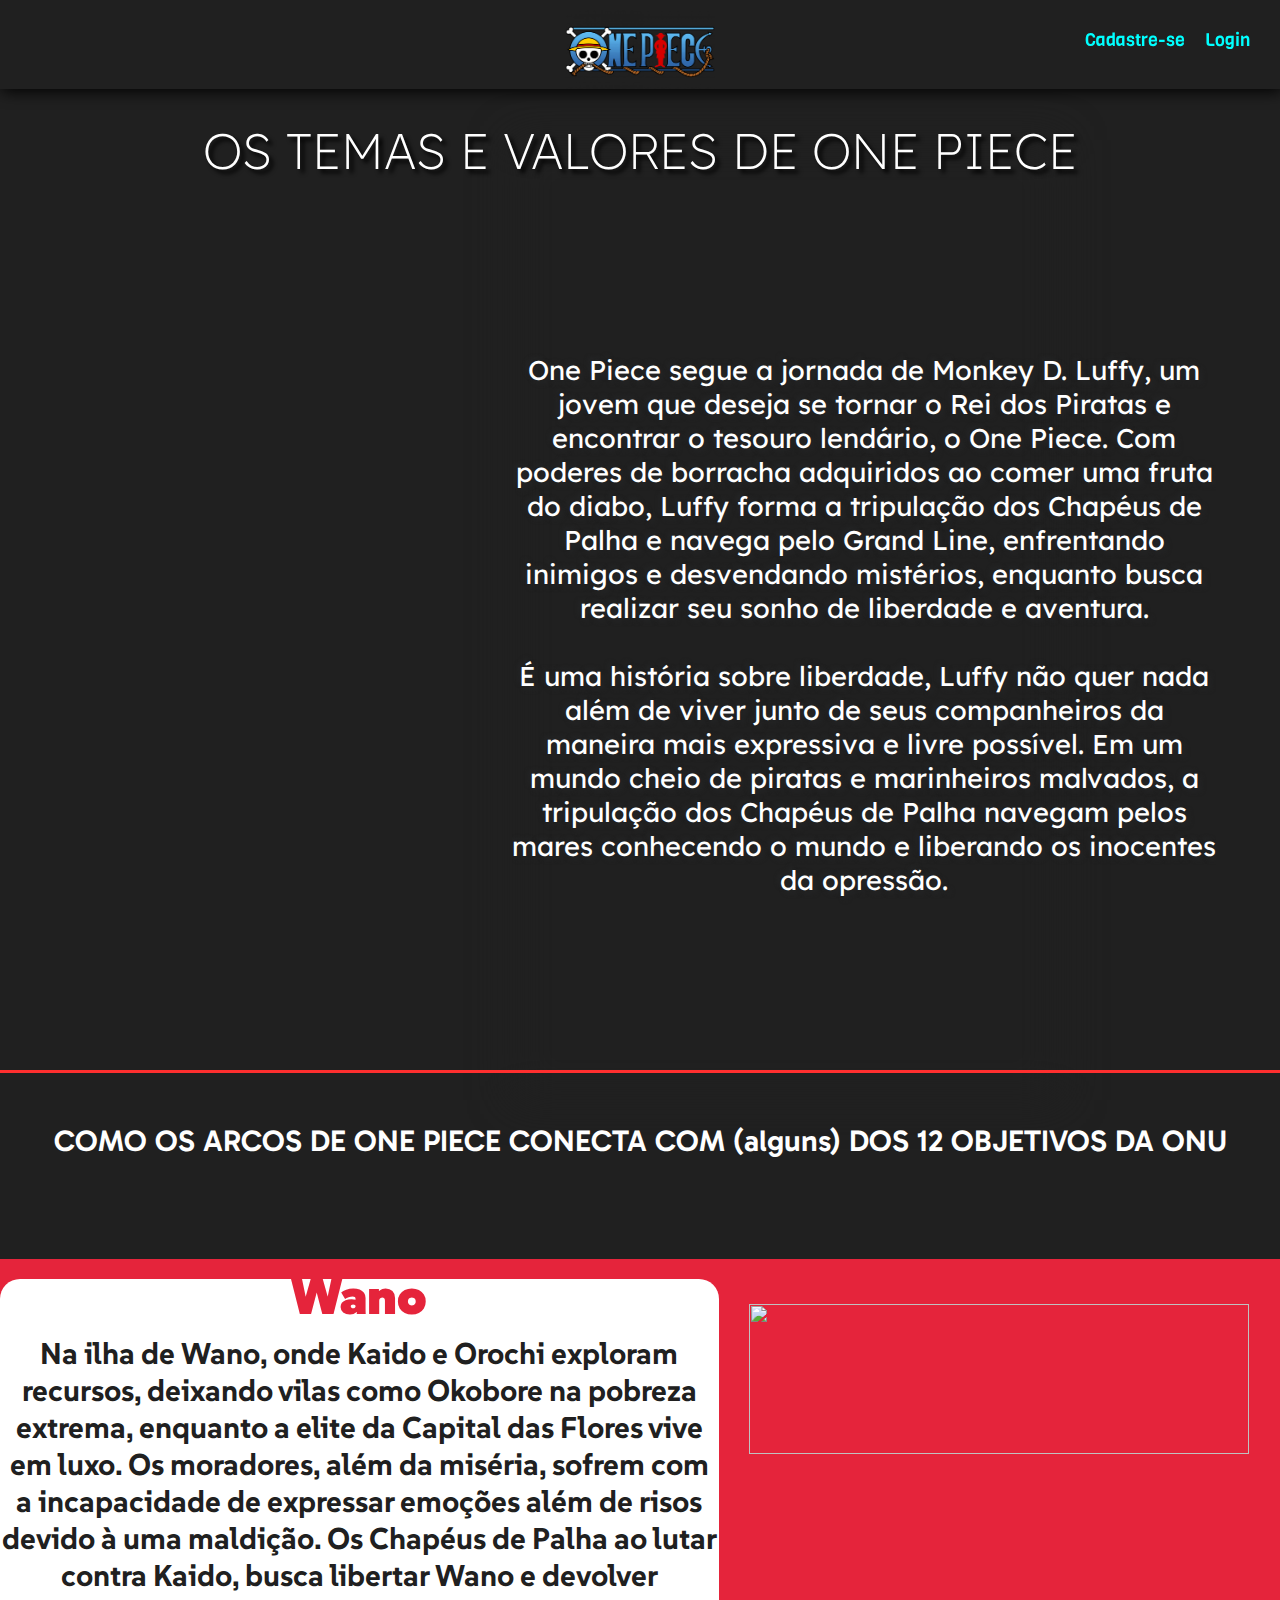
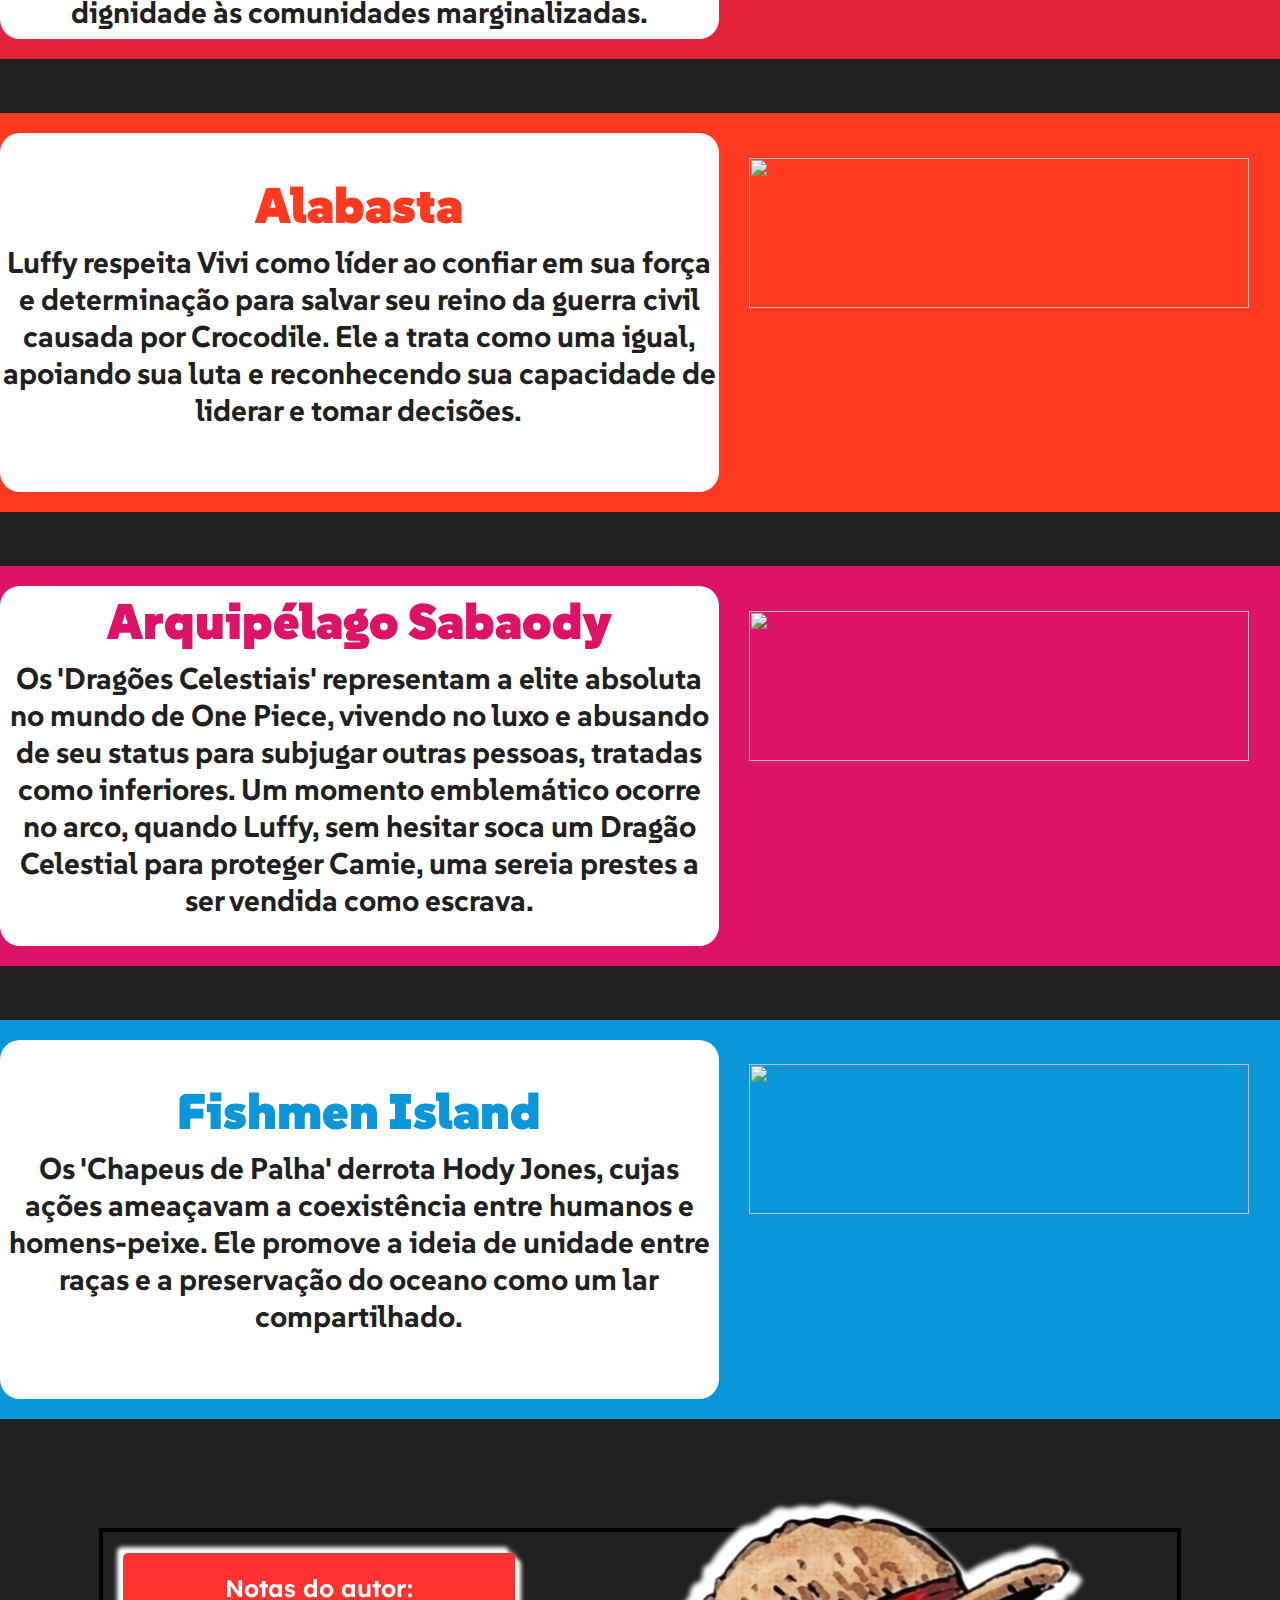
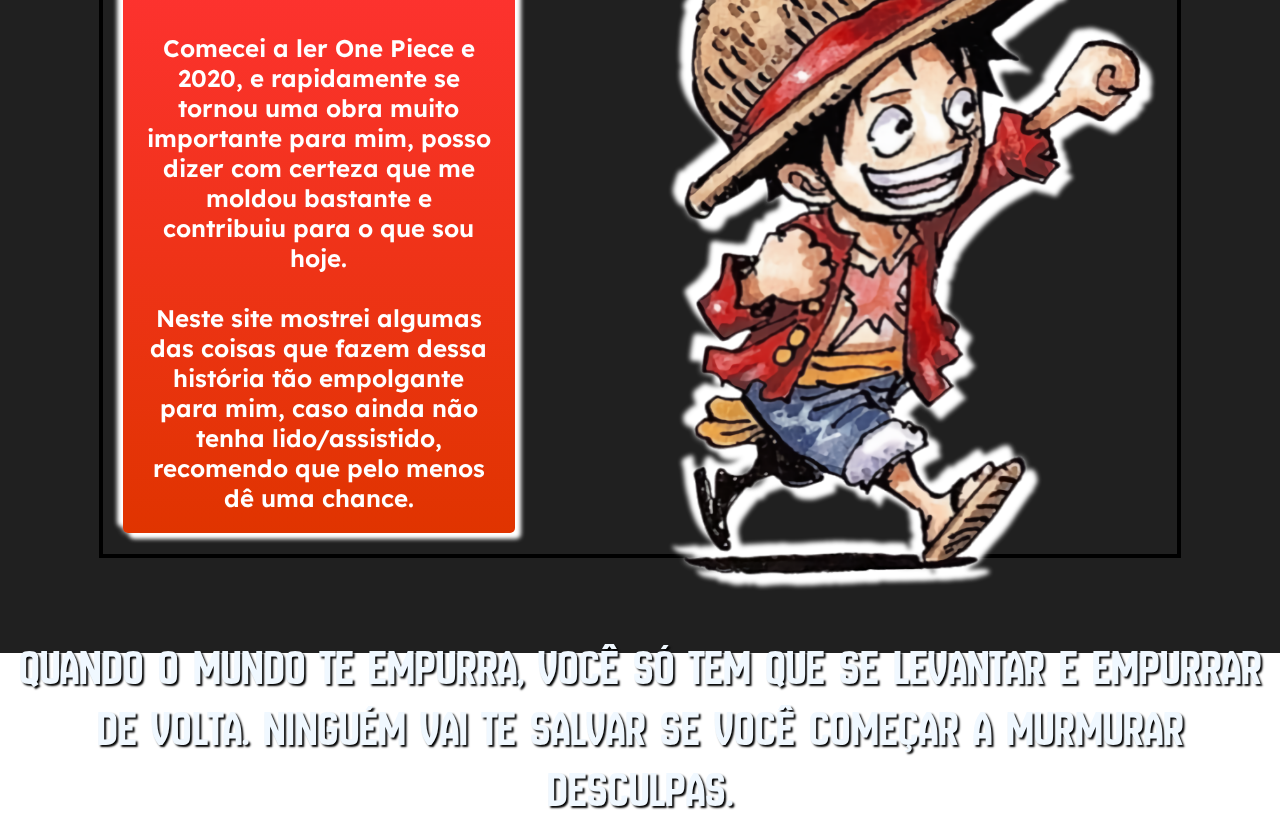
==== commit caedf9df: "pagina home" ====
--- a/public/index.html
+++ b/public/index.html
@@ -27,17 +27,17 @@
     <div class="siteTop">
         <div class="Header">
 
-            <a id="logo" href=".//index.html">
+            <a id="logo" href="./index.html">
                 <img class="logotipoIMG" id="logo" src=".//imgs/One_Piece_Logo-min.png" alt="">
             </a>
 
             <div id="loginCadastro">
                 <!-- botão login -->
                 <span class="login"><a style="color: cyan; text-decoration: none;"
-                        href=".//Cadastro.html">Cadastre-se</a></span>
+                        href="./Cadastro.html">Cadastre-se</a></span>
                 <!-- botão cadastro -->
                 <span class="cadastro"><a style="color: cyan; text-decoration: none;"
-                        href=".//Login.html">Login</a></span>
+                        href="./Login.html">Login</a></span>
             </div>
         </div>
 
@@ -153,7 +153,7 @@
         <div class="Escuro"></div>
         <video autoplay muted loop class="bgVideo" src=".//Vids/luffyScenes.mp4"></video>
         <div class="FrasesTexto">
-            <div id="textoRotativo">Babas</div>
+            <div id="textoRotativo">Quando o mundo te empurra, você só tem que se levantar e empurrar de volta. Ninguém vai te salvar se você começar a murmurar desculpas.</div>
         </div>
     </div>
 
--- a/public/style.css
+++ b/public/style.css
@@ -17,7 +17,6 @@
 } 
 
 .Header {
-
 
     z-index: 4;
     display: flex;
